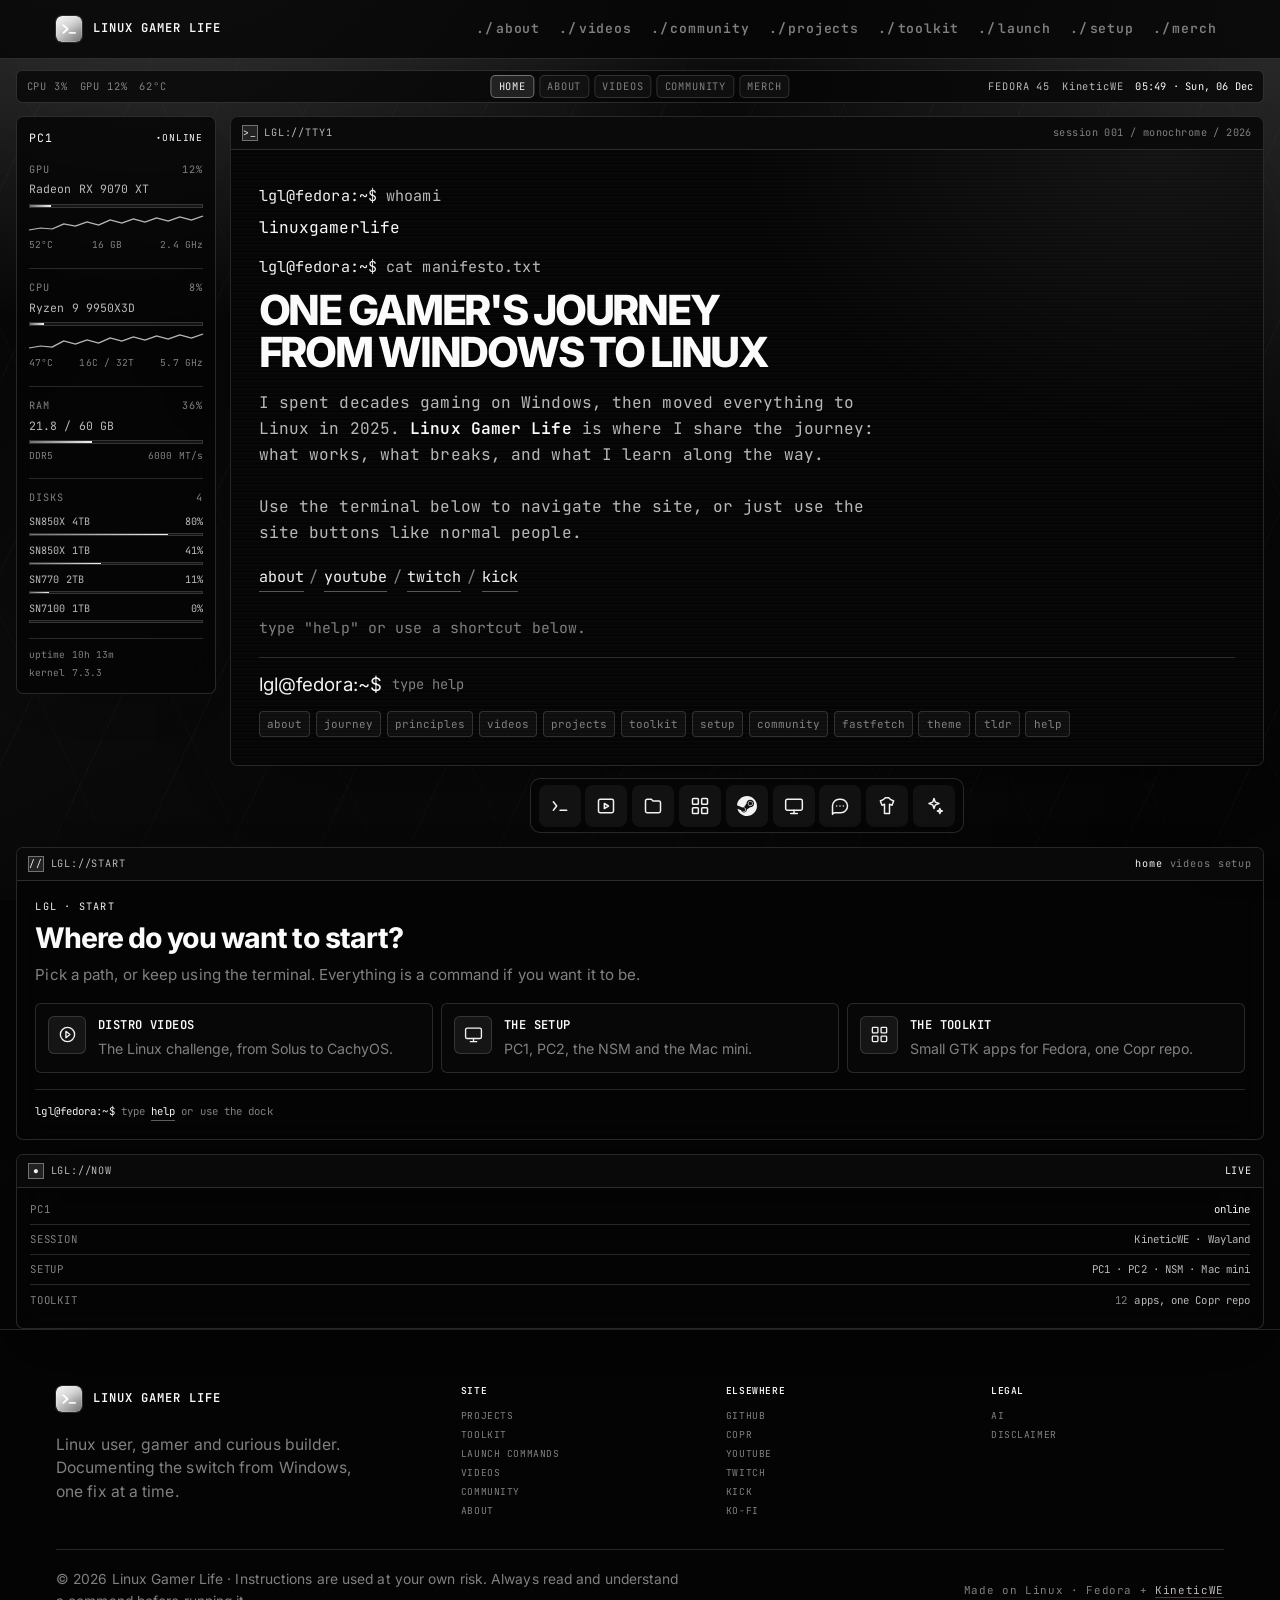
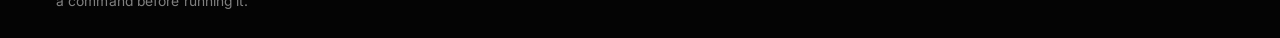
==== index.html @ 357135ec "Refresh project data from GitHub and Copr" ====
<!doctype html>
<html lang="en-GB">
<head>
<meta charset="utf-8">
<meta name="viewport" content="width=device-width, initial-scale=1">
<title>Linux Gamer Life | One gamer's journey from Windows to Linux</title>
<meta name="description" content="One gamer's journey from Windows to Linux: Fedora, desktop setups, gaming, and the occasional visit to Windows for the games that need it.">
<meta name="author" content="Linux Gamer Life">
<meta name="theme-color" content="#050505">
<link rel="canonical" href="https://linuxgamerlife.net/">
<link rel="icon" href="assets/theme/monochrome/logo.svg" type="image/svg+xml">
<link rel="apple-touch-icon" href="assets/theme/monochrome/apple-touch-icon.png">
<link rel="manifest" href="manifest.json">
<link rel="icon" type="image/png" sizes="192x192" href="assets/img/icon-192.png">
<link rel="icon" type="image/png" sizes="512x512" href="assets/img/icon-512.png">
<meta property="og:type" content="website">
<meta property="og:site_name" content="Linux Gamer Life">
<meta property="og:title" content="Linux Gamer Life | One gamer's journey from Windows to Linux">
<meta property="og:description" content="One gamer's journey from Windows to Linux: Fedora, desktop setups, gaming, and the occasional visit to Windows for the games that need it.">
<meta property="og:url" content="https://linuxgamerlife.net/">
<meta property="og:image" content="https://linuxgamerlife.net/assets/img/og.png?v=bdd55ed22bf5">
<meta property="og:image:width" content="1200">
<meta property="og:image:height" content="630">
<meta property="og:image:alt" content="Linux Gamer Life terminal card: One gamer's journey from Windows to Linux">
<meta name="twitter:image" content="https://linuxgamerlife.net/assets/img/og.png?v=bdd55ed22bf5">
<meta name="twitter:card" content="summary_large_image">
<script>document.documentElement.classList.add("js");</script>
<link rel="preload" href="assets/fonts/inter-latin.woff2" as="font" type="font/woff2" crossorigin>
<link rel="preload" href="assets/fonts/jetbrains-mono-latin.woff2" as="font" type="font/woff2" crossorigin>
<link rel="stylesheet" href="assets/css/site.css">
<script type="application/ld+json">
{
  "@context": "https://schema.org",
  "@type": "WebSite",
  "name": "Linux Gamer Life",
  "url": "https://linuxgamerlife.net/",
  "author": { "@type": "Person", "name": "Linux Gamer Life", "url": "https://linuxgamerlife.net" },
  "description": "One gamer's journey from Windows to Linux, documented honestly."
}
</script>
<link rel="stylesheet" href="assets/css/desk.css">
<link rel="stylesheet" href="assets/css/launch-options.css">
</head>
<body data-page="home">
<a class="skip-link" href="#main">Skip to content</a>

<header class="site-header">
  <div class="container site-header__inner">
    <a class="brand" href="index.html" aria-label="Linux Gamer Life, home">
      <img src="assets/theme/monochrome/logo.svg" alt="" width="34" height="34">
      <span class="brand__text">
        <span class="brand__name">Linux Gamer Life</span>
        <span class="brand__sub">Linux · Gaming · Creating</span>
      </span>
    </a>
    <nav class="nav" id="primary-nav" aria-label="Primary">
      <ul class="nav__links">
        <li><a href="about.html" data-nav="about">About</a></li>
        <li><a href="videos.html" data-nav="videos">Videos</a></li>
        <li><a href="community.html" data-nav="community">Community</a></li>
        <li><a href="projects.html" data-nav="projects">Projects</a></li>
        <li><a href="toolkit.html" data-nav="toolkit">Toolkit</a></li>
        <li><a href="launchcommands.html" data-nav="launchcommands">Launch</a></li>
        <li><a href="mysetup.html" data-nav="mysetup">Setup</a></li>
        <li><a href="https://merch.linuxgamerlife.net" target="_blank" rel="noopener">Merch</a></li>
      </ul>
      <div class="nav__watch-group">
        <a class="nav__watch nav__watch--yt" href="https://www.youtube.com/@LinuxGamerLife" target="_blank" rel="noopener">
          <svg class="mark-yt" viewBox="0 0 24 24" fill="currentColor" aria-hidden="true"><path d="M23 12s0-3.9-.5-5.8a3 3 0 0 0-2.1-2.1C18.5 3.6 12 3.6 12 3.6s-6.5 0-8.4.5a3 3 0 0 0-2.1 2.1C1 8.1 1 12 1 12s0 3.9.5 5.8a3 3 0 0 0 2.1 2.1c1.9.5 8.4.5 8.4.5s6.5 0 8.4-.5a3 3 0 0 0 2.1-2.1C23 15.9 23 12 23 12zM9.8 15.6V8.4l6.2 3.6-6.2 3.6z"/></svg>
          <span>YouTube</span>
        </a>
        <a class="nav__watch nav__watch--tw" href="https://twitch.tv/linuxgamerlife" target="_blank" rel="noopener">
          <svg class="mark-tw" viewBox="0 0 24 24" fill="currentColor" aria-hidden="true"><path d="M4.3 0 1.7 4.2v18.6h5.6V24h5.2l4.1-4.1h4.6L24 17V0zm17.6 16.2-3.4 3.4h-5.2L9.2 22v-2.4H4.7V2.1h17.2z"/><path d="M12.6 6.1h2.1v6.2h-2.1zm5.7 0H21v6.2h-2.1z"/></svg>
          <span>Twitch</span>
        </a>
        <a class="nav__watch nav__watch--kick" href="https://kick.com/linuxgamerlife" target="_blank" rel="noopener">
          <svg class="mark-kick" viewBox="0 0 24 24" fill="currentColor" aria-hidden="true"><path d="M1.333 0h8v5.333h2.667V2.667h2.667V0h8v8h-2.667v2.667H17.33v2.666h2.667V16h2.667v8h-8v-2.667h-2.667v-2.666H9.333V24h-8Z"/></svg>
          <span>Kick</span>
        </a>
      </div>
    </nav>
    <button class="nav__toggle" type="button" aria-expanded="false" aria-controls="primary-nav" aria-label="Toggle navigation">
      <span></span><span></span><span></span>
    </button>
  </div>
</header>

<main id="main">

  <div class="kwe-desk">
    <div class="kwe-topbar">
      <div class="kwe-topbar__status">
        <span>CPU 3%</span>
        <span>GPU 12%</span>
        <span>62°C</span>
      </div>
      <nav class="kwe-topnav" aria-label="Top bar shortcuts">
        <a href="index.html" aria-current="page">Home</a>
        <a href="about.html">About</a>
        <a href="videos.html">Videos</a>
        <a href="community.html">Community</a>
        <a href="https://merch.linuxgamerlife.net" target="_blank" rel="noopener">Merch</a>
      </nav>
      <div class="kwe-topbar__right">
        <span data-stat="osShort">Fedora 44</span>
        <span class="kwe-brand-case">KineticWE</span>
        <span id="kwe-clock">12:53 · Tue 27 Oct</span>
      </div>
    </div>

    <div class="kwe-grid">
      <aside class="kwe-stats" aria-label="PC1 system status">
        <div class="kwe-stats__head"><span>PC1</span><span class="kwe-online">online</span></div>
        <section class="kwe-stat">
          <div class="kwe-stat__label"><span>GPU</span><span>12%</span></div>
          <p class="kwe-stat__name">Radeon RX 9070 XT</p>
          <div class="kwe-bar"><i style="width:12%"></i></div>
          <svg class="kwe-spark" viewBox="0 0 120 20" preserveAspectRatio="none" aria-hidden="true"><polyline points="0,17 8,15 16,16 24,11 32,13 40,9 48,12 56,7 64,10 72,6 80,9 88,5 96,8 104,4 112,7 120,3"/></svg>
          <div class="kwe-stat__meta"><span>52°C</span><span>16 GB</span><span>2.4 GHz</span></div>
        </section>
        <section class="kwe-stat">
          <div class="kwe-stat__label"><span>CPU</span><span>8%</span></div>
          <p class="kwe-stat__name">Ryzen 9 9950X3D</p>
          <div class="kwe-bar"><i style="width:8%"></i></div>
          <svg class="kwe-spark" viewBox="0 0 120 20" preserveAspectRatio="none" aria-hidden="true"><polyline points="0,16 8,14 16,15 24,9 32,12 40,8 48,11 56,6 64,9 72,5 80,8 88,4 96,7 104,3 112,6 120,2"/></svg>
          <div class="kwe-stat__meta"><span>47°C</span><span>16C / 32T</span><span>5.7 GHz</span></div>
        </section>
        <section class="kwe-stat">
          <div class="kwe-stat__label"><span>RAM</span><span data-stat="ramPct">29%</span></div>
          <p class="kwe-stat__name" data-stat="ram">17.4 / 60 GB</p>
          <div class="kwe-bar"><i data-stat-ram-bar style="width:29%"></i></div>
          <div class="kwe-stat__meta"><span>DDR5</span><span>6000 MT/s</span></div>
        </section>
        <section class="kwe-stat">
          <div class="kwe-stat__label"><span>DISKS</span><span data-stat-disk-count>3</span></div>
          <div data-stat-disks>
            <div class="kwe-disk"><span>SN850X 4TB</span><span>94%</span></div>
            <div class="kwe-bar kwe-bar--disk"><i style="width:94%"></i></div>
            <div class="kwe-disk"><span>P310 2TB</span><span>67%</span></div>
            <div class="kwe-bar kwe-bar--disk"><i style="width:67%"></i></div>
            <div class="kwe-disk"><span>SN850X 1TB</span><span>37%</span></div>
            <div class="kwe-bar kwe-bar--disk"><i style="width:37%"></i></div>
          </div>
        </section>
        <div class="kwe-stats__foot"><span>uptime <span data-stat="uptime">4d 12h</span></span><span>kernel <span data-stat="kernelShort" title="7.2.11-200.fc44.x86_64">7.2.11</span></span></div>
      </aside>

      <section class="kwe-main" aria-label="Terminal">
        <div class="tty">
          <div class="tty__bar">
            <span class="kwe-win-title"><span class="kwe-win-icon" aria-hidden="true">&gt;_</span> LGL://TTY1</span>
            <span class="kwe-win-meta">session 001 / <span id="tty-theme" class="kwe-theme">forest</span> / 2026</span>
          </div>
          <div class="tty__screen">
            <div class="tty__static">
              <p class="tty__line"><span class="tty__prompt">lgl@fedora:~$</span> whoami</p>
              <p class="tty__out">linuxgamerlife</p>

              <p class="tty__line"><span class="tty__prompt">lgl@fedora:~$</span> cat manifesto.txt</p>
              <h1 class="tty__headline">One gamer's journey<br>from Windows to Linux</h1>
              <p class="tty__out tty__out--lead">
                I spent decades gaming on Windows, then moved everything to Linux in 2025.
                <strong>Linux Gamer Life</strong> is where I share the journey: what works,
                what breaks, and what I learn along the way.<br><br>
                Use the terminal below to navigate the site, or just use the site buttons like normal people.
              </p>
              <p class="tty__line tty__line--links">
                <button type="button" class="tty-command" data-cmd="about">about</button> <span>/</span>
                <button type="button" class="tty-command" data-cmd="youtube">youtube</button> <span>/</span>
                <button type="button" class="tty-command" data-cmd="twitch">twitch</button> <span>/</span>
                <button type="button" class="tty-command" data-cmd="kick">kick</button>
              </p>
            </div>

            <div class="tty__log" id="tty-log" aria-live="polite"></div>

            <form class="tty__form" id="tty-form">
              <label class="tty__sr" for="tty-input">Enter a command</label>
              <span class="tty__prompt" aria-hidden="true">lgl@fedora:~$</span>
              <input class="tty__input" id="tty-input" name="command" type="text" autocomplete="off" autocapitalize="off" spellcheck="false" placeholder="type help">
            </form>

            <div class="tty__chips" aria-label="Command shortcuts">
              <button type="button" data-cmd="about">about</button>
              <button type="button" data-cmd="journey">journey</button>
              <button type="button" data-cmd="principles">principles</button>
              <button type="button" data-cmd="videos">videos</button>
              <button type="button" data-cmd="projects">projects</button>
              <button type="button" data-cmd="toolkit">toolkit</button>
              <button type="button" data-cmd="setup">setup</button>
              <button type="button" data-cmd="community">community</button>
              <button type="button" data-cmd="fastfetch">fastfetch</button>
              <button type="button" data-cmd="theme">theme</button>
              <button type="button" data-cmd="tldr">tldr</button>
              <button type="button" data-cmd="help">help</button>
            </div>
          </div>
        </div>
        <nav class="kwe-dock" aria-label="Quick launch">
          <a class="kwe-dock__item" href="about.html" title="About" aria-label="About"><svg viewBox="0 0 24 24" fill="none" stroke="currentColor" stroke-width="1.8" stroke-linecap="round" stroke-linejoin="round" aria-hidden="true"><path d="m4 7 4 5-4 5"/><path d="M12 17h8"/></svg></a>
          <a class="kwe-dock__item" href="videos.html" title="Videos" aria-label="Videos"><svg viewBox="0 0 24 24" fill="none" stroke="currentColor" stroke-width="1.8" stroke-linecap="round" stroke-linejoin="round" aria-hidden="true"><rect x="3" y="4" width="18" height="16" rx="2"/><path d="m10 9 5 3-5 3z"/></svg></a>
          <a class="kwe-dock__item" href="projects.html" title="Projects" aria-label="Projects"><svg viewBox="0 0 24 24" fill="none" stroke="currentColor" stroke-width="1.8" stroke-linecap="round" stroke-linejoin="round" aria-hidden="true"><path d="M3 6a2 2 0 0 1 2-2h5l2 2h7a2 2 0 0 1 2 2v10a2 2 0 0 1-2 2H5a2 2 0 0 1-2-2z"/></svg></a>
          <a class="kwe-dock__item" href="toolkit.html" title="Toolkit" aria-label="Toolkit"><svg viewBox="0 0 24 24" fill="none" stroke="currentColor" stroke-width="1.8" stroke-linecap="round" stroke-linejoin="round" aria-hidden="true"><rect x="3" y="3" width="7" height="7" rx="1"/><rect x="14" y="3" width="7" height="7" rx="1"/><rect x="3" y="14" width="7" height="7" rx="1"/><rect x="14" y="14" width="7" height="7" rx="1"/></svg></a>
          <a class="kwe-dock__item" href="launchcommands.html" title="Launch commands" aria-label="Launch commands"><svg viewBox="0 0 24 24" fill="currentColor" aria-hidden="true"><path d="M11.979 0C5.678 0 .511 4.86.022 11.037l6.432 2.658c.545-.371 1.203-.59 1.912-.59.063 0 .125.004.188.006l2.861-4.142V8.91c0-2.495 2.028-4.524 4.524-4.524 2.494 0 4.524 2.031 4.524 4.527s-2.03 4.525-4.524 4.525h-.105l-4.076 2.911c0 .052.004.105.004.159 0 1.875-1.515 3.396-3.39 3.396-1.635 0-3.016-1.173-3.331-2.727L.436 15.27C1.862 20.307 6.486 24 11.979 24c6.627 0 11.999-5.373 11.999-12S18.605 0 11.979 0zM7.54 18.21l-1.473-.61c.262.543.714.999 1.314 1.25 1.297.539 2.793-.076 3.332-1.375.263-.63.264-1.319.005-1.949s-.75-1.121-1.377-1.383c-.624-.26-1.29-.249-1.878-.03l1.523.63c.956.4 1.409 1.5 1.009 2.455-.397.957-1.497 1.41-2.454 1.012H7.54zm11.415-9.303c0-1.662-1.353-3.015-3.015-3.015-1.665 0-3.015 1.353-3.015 3.015 0 1.665 1.35 3.015 3.015 3.015 1.663 0 3.015-1.35 3.015-3.015zm-5.273-.005c0-1.252 1.013-2.266 2.265-2.266 1.249 0 2.266 1.014 2.266 2.266 0 1.251-1.017 2.265-2.266 2.265-1.253 0-2.265-1.014-2.265-2.265z"/></svg></a>
          <a class="kwe-dock__item" href="mysetup.html" title="Setup" aria-label="Setup"><svg viewBox="0 0 24 24" fill="none" stroke="currentColor" stroke-width="1.8" stroke-linecap="round" stroke-linejoin="round" aria-hidden="true"><rect x="2" y="4" width="20" height="13" rx="2"/><path d="M8 21h8M12 17v4"/></svg></a>
          <a class="kwe-dock__item" href="community.html" title="Community" aria-label="Community"><svg viewBox="0 0 24 24" fill="none" stroke="currentColor" stroke-width="1.8" stroke-linecap="round" stroke-linejoin="round" aria-hidden="true"><path d="M21 12a8 8 0 0 1-8 8H5l-2 2V12a8 8 0 0 1 8-8h2a8 8 0 0 1 8 8z"/><path d="M8 12h.01M12 12h.01M16 12h.01"/></svg></a>
          <a class="kwe-dock__item" href="https://merch.linuxgamerlife.net" target="_blank" rel="noopener" title="Merch" aria-label="Merch"><svg viewBox="0 0 24 24" fill="none" stroke="currentColor" stroke-width="1.8" stroke-linecap="round" stroke-linejoin="round" aria-hidden="true"><path d="M8 4 10 2h4l2 2 4 2-2 5-3-1v11H9V10l-3 1-2-5z"/></svg></a>
          <a class="kwe-dock__item" href="ai.html" title="AI statement" aria-label="AI statement"><svg viewBox="0 0 24 24" fill="none" stroke="currentColor" stroke-width="1.8" stroke-linecap="round" stroke-linejoin="round" aria-hidden="true"><path d="m12 3 1.6 4.4L18 9l-4.4 1.6L12 15l-1.6-4.4L6 9l4.4-1.6z"/><path d="m19 15 .8 2.2L22 18l-2.2.8L19 21l-.8-2.2L16 18l2.2-.8z"/></svg></a>
        </nav>
      </section>

      <aside class="kwe-side">
        <section class="kwe-window kwe-start" aria-labelledby="kwe-start-title">
          <div class="kwe-window__bar">
            <span class="kwe-window__title"><span class="kwe-win-icon" aria-hidden="true">//</span> LGL://START</span>
            <span class="kwe-window__tabs"><a class="is-active" href="index.html" aria-current="page">home</a><a href="videos.html">videos</a><a href="mysetup.html">setup</a></span>
          </div>
          <div class="kwe-start__body">
            <p class="kwe-eyebrow">LGL · start</p>
            <h2 class="kwe-start__title" id="kwe-start-title">Where do you want to start?</h2>
            <p class="kwe-start__lede">Pick a path, or keep using the terminal. Everything is a command if you want it to be.</p>
            <div class="kwe-cards">
              <button type="button" class="kwe-card" data-cmd="videos">
                <span class="kwe-card__icon"><svg viewBox="0 0 24 24" fill="none" stroke="currentColor" stroke-width="1.7" stroke-linecap="round" stroke-linejoin="round" aria-hidden="true"><circle cx="12" cy="12" r="9"/><path d="m10 8 5 4-5 4z"/></svg></span>
                <span><span class="kwe-card__title">Distro videos</span><span class="kwe-card__desc">The Linux challenge, from Solus to CachyOS.</span></span>
              </button>
              <button type="button" class="kwe-card" data-cmd="setup">
                <span class="kwe-card__icon"><svg viewBox="0 0 24 24" fill="none" stroke="currentColor" stroke-width="1.7" stroke-linecap="round" stroke-linejoin="round" aria-hidden="true"><rect x="2" y="4" width="20" height="13" rx="2"/><path d="M8 21h8M12 17v4"/></svg></span>
                <span><span class="kwe-card__title">The setup</span><span class="kwe-card__desc">PC1, PC2, the NSM and the Mac mini.</span></span>
              </button>
              <button type="button" class="kwe-card" data-cmd="toolkit">
                <span class="kwe-card__icon"><svg viewBox="0 0 24 24" fill="none" stroke="currentColor" stroke-width="1.7" stroke-linecap="round" stroke-linejoin="round" aria-hidden="true"><rect x="3" y="3" width="7" height="7" rx="1"/><rect x="14" y="3" width="7" height="7" rx="1"/><rect x="3" y="14" width="7" height="7" rx="1"/><rect x="14" y="14" width="7" height="7" rx="1"/></svg></span>
                <span><span class="kwe-card__title">The toolkit</span><span class="kwe-card__desc">Small GTK apps for Fedora, one Copr repo.</span></span>
              </button>
            </div>
            <p class="kwe-start__hint"><span class="kwe-prompt">lgl@fedora:~$</span> type <button type="button" data-cmd="help">help</button> or use the dock</p>
          </div>
        </section>

        <section class="kwe-window kwe-now">
          <div class="kwe-window__bar">
            <span class="kwe-window__title"><span class="kwe-win-icon" aria-hidden="true">●</span> LGL://NOW</span>
            <span class="kwe-now__live">live</span>
          </div>
          <div class="kwe-now__body">
            <div class="kwe-now__row"><span>PC1</span><span class="kwe-now__ok">online</span></div>
            <div class="kwe-now__row"><span>Session</span><span>KineticWE · Wayland</span></div>
            <div class="kwe-now__row"><span>Setup</span><span>PC1 · PC2 · NSM · Mac mini</span></div>
            <div class="kwe-now__row"><span>Toolkit</span><span><span data-stat="apps_packaged">12</span> apps, one Copr repo</span></div>
          </div>
        </section>
      </aside>
    </div>
  </div>

  <noscript>
    <div class="tty-noscript">
      <p>The interactive terminal needs JavaScript. Browse the site directly:</p>
      <p><a href="about.html">About</a> / <a href="videos.html">Videos</a> / <a href="community.html">Community</a> / <a href="projects.html">Projects</a> / <a href="toolkit.html">Toolkit</a> / <a href="mysetup.html">Setup</a></p>
    </div>
  </noscript>

</main>

<footer class="site-footer">
  <div class="container">
    <div class="footer__grid">
      <div class="footer__brand">
        <a class="brand" href="index.html" aria-label="Linux Gamer Life, home">
          <img src="assets/theme/monochrome/logo.svg" alt="" width="34" height="34">
          <span class="brand__text">
            <span class="brand__name">Linux Gamer Life</span>
            <span class="brand__sub">Linux · Gaming · Creating</span>
          </span>
        </a>
        <p>Linux user, gamer and curious builder. Documenting the switch from Windows, one fix at a time.</p>
      </div>
      <div class="footer__col">
        <h4>Site</h4>
        <ul>
          <li><a href="projects.html">Projects</a></li>
          <li><a href="toolkit.html">Toolkit</a></li>
          <li><a href="launchcommands.html">Launch commands</a></li>
          <li><a href="videos.html">Videos</a></li>
          <li><a href="community.html">Community</a></li>
          <li><a href="about.html">About</a></li>
        </ul>
      </div>
      <div class="footer__col">
        <h4>Elsewhere</h4>
        <ul>
          <li><a href="https://github.com/linuxgamerlife" target="_blank" rel="noopener">GitHub</a></li>
          <li><a href="https://copr.fedorainfracloud.org/coprs/linuxgamerlife/" target="_blank" rel="noopener">Copr</a></li>
          <li><a href="https://www.youtube.com/@LinuxGamerLife" target="_blank" rel="noopener">YouTube</a></li>
          <li><a href="https://twitch.tv/linuxgamerlife" target="_blank" rel="noopener">Twitch</a></li>
          <li><a href="https://kick.com/linuxgamerlife" target="_blank" rel="noopener">Kick</a></li>
          <li><a href="https://ko-fi.com/linuxgamerlife" target="_blank" rel="noopener">Ko-fi</a></li>
        </ul>
      </div>
      <div class="footer__col">
        <h4>Legal</h4>
        <ul>
          <li><a href="ai.html">AI</a></li>
          <li><a href="about.html#disclaimer">Disclaimer</a></li>
        </ul>
      </div>
    </div>
    <div class="footer__bottom">
      <p>© <span data-year>2026</span> Linux Gamer Life · Instructions are used at your own risk. Always read and understand a command before running it.</p>
      <p class="mono">Made on Linux · Fedora + <a href="https://theblackdon.dev/kineticwe" target="_blank" rel="noopener">KineticWE</a></p>
    </div>
  </div>
</footer>

<script src="data/projects.js?v=cf2bc36b4b" defer></script>
<script src="data/launch-options.js" defer></script>
<script src="data/stats.js?v=cf2bc36b4b" defer></script>
<script src="assets/js/theme.js" defer></script>
<script src="assets/js/desk.js" defer></script>
<script src="assets/js/nav.js" defer></script>
<script src="assets/js/jokes.js" defer></script>
<script src="assets/js/launch-options.js" defer></script>
<script src="assets/js/panels.js" defer></script>
<script src="assets/js/terminal.js" defer></script>
<script src="assets/js/site.js" defer></script>
</body>
</html>
---- assets/css/site.css ----
/* Inter / latin-ext */
@font-face {
  font-family: 'Inter';
  font-style: normal;
  font-weight: 100 900;
  font-display: swap;
  src: url("../fonts/inter-latin-ext.woff2") format("woff2");
  unicode-range: U+0100-02BA, U+02BD-02C5, U+02C7-02CC, U+02CE-02D7, U+02DD-02FF, U+0304, U+0308, U+0329, U+1D00-1DBF, U+1E00-1E9F, U+1EF2-1EFF, U+2020, U+20A0-20AB, U+20AD-20C4, U+2113, U+2C60-2C7F, U+A720-A7FF;
}

/* Inter / latin */
@font-face {
  font-family: 'Inter';
  font-style: normal;
  font-weight: 100 900;
  font-display: swap;
  src: url("../fonts/inter-latin.woff2") format("woff2");
  unicode-range: U+0000-00FF, U+0131, U+0152-0153, U+02BB-02BC, U+02C6, U+02DA, U+02DC, U+0304, U+0308, U+0329, U+2000-206F, U+20AC, U+2122, U+2191, U+2193, U+2212, U+2215, U+FEFF, U+FFFD;
}

/* JetBrains Mono / latin-ext */
@font-face {
  font-family: 'JetBrains Mono';
  font-style: normal;
  font-weight: 100 800;
  font-display: swap;
  src: url("../fonts/jetbrains-mono-latin-ext.woff2") format("woff2");
  unicode-range: U+0100-02BA, U+02BD-02C5, U+02C7-02CC, U+02CE-02D7, U+02DD-02FF, U+0304, U+0308, U+0329, U+1D00-1DBF, U+1E00-1E9F, U+1EF2-1EFF, U+2020, U+20A0-20AB, U+20AD-20C4, U+2113, U+2C60-2C7F, U+A720-A7FF;
}

/* JetBrains Mono / latin */
@font-face {
  font-family: 'JetBrains Mono';
  font-style: normal;
  font-weight: 100 800;
  font-display: swap;
  src: url("../fonts/jetbrains-mono-latin.woff2") format("woff2");
  unicode-range: U+0000-00FF, U+0131, U+0152-0153, U+02BB-02BC, U+02C6, U+02DA, U+02DC, U+0304, U+0308, U+0329, U+2000-206F, U+20AC, U+2122, U+2191, U+2193, U+2212, U+2215, U+FEFF, U+FFFD;
}

/* ==========================================================================
   Linux Gamer Life site styles
   Dark pink design system derived from the LGL desktop palette.
   ========================================================================== */

/* ---------- Tokens ---------- */
:root {
  color-scheme: dark;

  --bg: #050505;
  --bg-2: #0b0b0b;
  --bg-3: #151515;
  --surface: rgba(255, 255, 255, 0.038);
  --surface-2: rgba(255, 255, 255, 0.06);
  --line: rgba(255, 255, 255, 0.14);
  --line-strong: rgba(255, 255, 255, 0.36);

  --accent: #f2f2f2;
  --accent-2: #c4c4c4;
  --accent-3: #6f6f6f;
  --accent-soft: rgba(255, 255, 255, 0.10);

  --ink: #fbfbfb;
  --muted: #b9b9b9;
  --faint: #808080;

  --ok: #f2f2f2;

  --radius-sm: 10px;
  --radius: 16px;
  --radius-lg: 22px;

  --shadow: 0 20px 60px -30px rgba(0, 0, 0, 0.9);
  --glow: 0 0 32px -22px rgba(255, 255, 255, 0.28);

  --font-sans: Inter, ui-sans-serif, system-ui, -apple-system, "Segoe UI", Roboto, sans-serif;
  --font-mono: "JetBrains Mono", ui-monospace, SFMono-Regular, Menlo, Consolas, monospace;

  --max: 1180px;
  --gutter: clamp(1.1rem, 4vw, 2.5rem);
  --header-h: 72px;
}

/* ---------- Reset ---------- */
*, *::before, *::after { box-sizing: border-box; }
html { scroll-behavior: smooth; -webkit-text-size-adjust: 100%; }
body {
  margin: 0;
  min-height: 100vh;
  background: var(--bg);
  color: var(--ink);
  font-family: var(--font-sans);
  font-size: 18.5px;
  line-height: 1.55;
  letter-spacing: 0.005em;
  -webkit-font-smoothing: antialiased;
  overflow-x: hidden;
}
img, svg { display: block; max-width: 100%; }
a { color: inherit; text-decoration: none; }
button { font: inherit; color: inherit; }
h1, h2, h3, h4 { margin: 0; line-height: 1.08; letter-spacing: -0.025em; font-weight: 800; }
p { margin: 0; }
ul, ol { margin: 0; padding: 0; list-style: none; }
::selection { background: var(--accent); color: var(--bg); }

:focus-visible {
  outline: 2px solid var(--accent-2);
  outline-offset: 3px;
  border-radius: 4px;
}

/* ---------- Background ---------- */
body::before {
  content: "";
  position: fixed;
  inset: 0;
  z-index: -2;
  background:
    radial-gradient(60rem 40rem at 8% -10%, rgba(244, 163, 184, 0.20), transparent 60%),
    radial-gradient(55rem 45rem at 100% 8%, rgba(163, 79, 116, 0.26), transparent 62%),
    radial-gradient(45rem 40rem at 50% 110%, rgba(217, 122, 158, 0.14), transparent 65%),
    linear-gradient(160deg, #17131c 0%, #1c1722 45%, #17131c 100%);
}
body::after {
  content: "";
  position: fixed;
  inset: 0;
  z-index: -1;
  pointer-events: none;
  opacity: 0.5;
  background-image:
    repeating-linear-gradient(115deg, transparent 0 90px, rgba(255, 255, 255, 0.014) 90px 91px);
  mask-image: linear-gradient(to bottom, transparent, #000 20%, #000 80%, transparent);
}

/* ---------- Layout ---------- */
.container {
  width: 100%;
  max-width: var(--max);
  margin-inline: auto;
  padding-inline: var(--gutter);
}
.section { padding-block: clamp(3.5rem, 8vw, 6.5rem); position: relative; }
.section--tight { padding-block: clamp(2.5rem, 5vw, 4rem); }
.section__head { max-width: 62ch; margin-bottom: clamp(1.8rem, 4vw, 2.8rem); }
.section__head--center { margin-inline: auto; text-align: center; }
.section__head--center .eyebrow { justify-content: center; }
.section__title { font-size: calc(clamp(1.75rem, 4vw, 2.65rem) - 2px); }
.lede { margin-top: 0.9rem; color: var(--muted); font-size: calc(clamp(1rem, 1.6vw, 1.12rem) + 2px); max-width: 58ch; }

.skip-link {
  position: absolute;
  left: 1rem;
  top: -100px;
  z-index: 999;
  padding: 0.7rem 1.1rem;
  border-radius: 8px;
  background: var(--accent-2);
  color: #fff;
  font-weight: 600;
  transition: top 0.2s;
}
.skip-link:focus { top: 1rem; }

/* ---------- Type helpers ---------- */
.eyebrow {
  display: flex;
  align-items: center;
  gap: 0.65em;
  margin-bottom: 0.9rem;
  color: var(--accent);
  font-family: var(--font-mono);
  font-size: 0.72rem;
  font-weight: 700;
  letter-spacing: 0.2em;
  text-transform: uppercase;
}
.eyebrow::before {
  content: "";
  width: 6px;
  height: 6px;
  border-radius: 50%;
  background: var(--accent);
  box-shadow: 0 0 10px var(--accent);
}
.eyebrow--plain::before { display: none; }
.grad {
  background: linear-gradient(100deg, #ffe3ec 0%, var(--accent) 32%, #ffc4a3 72%, #d97a9e 100%);
  -webkit-background-clip: text;
  background-clip: text;
  color: transparent;
  padding-bottom: 0.12em;
  margin-bottom: -0.12em;
}
.mono { font-family: var(--font-mono); }
.muted { color: var(--muted); }

/* ---------- Buttons ---------- */
.btn {
  --btn-bg: var(--surface-2);
  display: inline-flex;
  align-items: center;
  justify-content: center;
  gap: 0.55em;
  padding: 0.78rem 1.35rem;
  border: 1px solid var(--line);
  border-radius: 999px;
  background: var(--btn-bg);
  color: var(--ink);
  font-size: 0.92rem;
  font-weight: 650;
  letter-spacing: 0.01em;
  cursor: pointer;
  transition: transform 0.18s ease, border-color 0.18s ease, background 0.18s ease, box-shadow 0.18s ease;
  white-space: nowrap;
}
.btn:hover { transform: translateY(-2px); border-color: var(--line-strong); background: rgba(255, 255, 255, 0.085); }
.btn svg { width: 1.05em; height: 1.05em; flex: none; }
.btn--primary {
  border: 0;
  background: linear-gradient(100deg, #f4a3b8, #ffc4a3 55%, #d97a9e);
  color: #2a111a;
  box-shadow: 0 10px 30px -12px rgba(217, 122, 158, 0.85);
}
.btn--primary:hover { background: linear-gradient(100deg, #ffb8c8, #ffd0b5 55%, #f4a3b8); box-shadow: 0 14px 36px -12px rgba(217, 122, 158, 0.95); }
.btn--ghost { background: transparent; }
.btn--sm { padding: 0.55rem 1rem; font-size: 0.82rem; }
.btn-row { display: flex; flex-wrap: wrap; gap: 0.7rem; margin-top: 1.8rem; }

.link-arrow {
  display: inline-flex;
  align-items: center;
  gap: 0.45em;
  color: var(--accent);
  font-weight: 600;
  font-size: 0.92rem;
}
.link-arrow svg { width: 1em; height: 1em; transition: transform 0.18s ease; }
.link-arrow:hover svg { transform: translateX(3px); }

/* ---------- Header ---------- */
.site-header {
  position: sticky;
  top: 0;
  z-index: 100;
  background: rgba(23, 19, 28, 0.72);
  backdrop-filter: blur(18px) saturate(140%);
  -webkit-backdrop-filter: blur(18px) saturate(140%);
  border-bottom: 1px solid rgba(255, 196, 210, 0.1);
}
.site-header__inner {
  display: flex;
  align-items: center;
  gap: 1.5rem;
  height: var(--header-h);
}
.brand { display: inline-flex; align-items: center; gap: 0.7rem; flex: none; }
.brand img { width: 34px; height: 34px; border-radius: 9px; box-shadow: 0 0 22px -6px rgba(244, 163, 184, 0.7); }
.brand__text { display: flex; flex-direction: column; line-height: 1.1; }
.brand__name { font-weight: 800; font-size: 0.95rem; letter-spacing: -0.01em; }
.brand__sub { color: var(--faint); font-family: var(--font-mono); font-size: 0.58rem; letter-spacing: 0.19em; text-transform: uppercase; }

.nav { display: flex; align-items: center; gap: 0.4rem; margin-left: auto; }
.nav__links { display: flex; align-items: center; gap: 0.25rem; }
.nav__links a {
  position: relative;
  display: block;
  padding: 0.5rem 0.7rem;
  border-radius: 8px;
  color: var(--muted);
  font-size: 0.8rem;
  font-weight: 600;
  letter-spacing: 0.09em;
  text-transform: uppercase;
  transition: color 0.18s, background 0.18s;
}
.nav__links a:hover { color: var(--ink); background: rgba(255, 255, 255, 0.04); }
.nav__links a[aria-current="page"] { color: var(--ink); }
.nav__links a[aria-current="page"]::after {
  content: "";
  position: absolute;
  left: 0.7rem;
  right: 0.7rem;
  bottom: 0.18rem;
  height: 2px;
  border-radius: 2px;
  background: linear-gradient(90deg, var(--accent), var(--accent-2));
}
.nav__cta { margin-left: 0.6rem; }

.nav__toggle {
  display: none;
  margin-left: auto;
  width: 42px;
  height: 42px;
  padding: 0;
  border: 1px solid var(--line);
  border-radius: 10px;
  background: var(--surface);
  cursor: pointer;
}
.nav__toggle span {
  display: block;
  width: 18px;
  height: 1.5px;
  margin: 4px auto;
  border-radius: 2px;
  background: var(--ink);
  transition: transform 0.2s, opacity 0.2s;
}
.nav__toggle[aria-expanded="true"] span:nth-child(1) { transform: translateY(5.5px) rotate(45deg); }
.nav__toggle[aria-expanded="true"] span:nth-child(2) { opacity: 0; }
.nav__toggle[aria-expanded="true"] span:nth-child(3) { transform: translateY(-5.5px) rotate(-45deg); }

/* ---------- Hero ---------- */
.hero { position: relative; padding-block: clamp(3.5rem, 9vw, 7rem) clamp(3rem, 7vw, 5rem); overflow: clip; }
.hero__grid {
  display: grid;
  grid-template-columns: minmax(0, 1.08fr) minmax(0, 0.92fr);
  gap: clamp(2rem, 5vw, 4rem);
  align-items: center;
}
.hero__title { font-size: calc(clamp(2.5rem, 6.2vw, 4.55rem) - 2px); letter-spacing: -0.035em; }
.hero__title span { display: block; }
.hero__lede { margin-top: 1.35rem; max-width: 52ch; color: var(--muted); font-size: calc(clamp(1.02rem, 1.7vw, 1.16rem) + 2px); }
.hero__lede strong { color: var(--ink); font-weight: 620; }
.chip-row { display: flex; flex-wrap: wrap; gap: 0.45rem; margin-top: 1.6rem; }
.chip {
  display: inline-flex;
  align-items: center;
  gap: 0.45em;
  padding: 0.32rem 0.72rem;
  border: 1px solid var(--line);
  border-radius: 999px;
  background: rgba(255, 255, 255, 0.025);
  color: var(--muted);
  font-family: var(--font-mono);
  font-size: 0.68rem;
  letter-spacing: 0.06em;
  text-transform: uppercase;
}
.chip::before { content: ""; width: 5px; height: 5px; border-radius: 50%; background: var(--accent); box-shadow: 0 0 8px var(--accent); }
.chip--violet::before { background: var(--accent-2); box-shadow: 0 0 8px var(--accent-2); }

/* terminal card */
.terminal {
  position: relative;
  border: 1px solid var(--line);
  border-radius: var(--radius);
  background: linear-gradient(165deg, rgba(30, 25, 40, 0.92), rgba(21, 17, 24, 0.96));
  box-shadow: var(--shadow), var(--glow);
  overflow: hidden;
  transform: perspective(1200px) rotateY(-3deg) rotateX(1deg);
  transition: transform 0.5s cubic-bezier(0.2, 0.8, 0.2, 1);
}
.terminal::before {
  content: "";
  position: absolute;
  inset: 0;
  background: radial-gradient(120% 80% at 100% 0%, rgba(244, 163, 184, 0.16), transparent 60%);
  pointer-events: none;
}
.terminal:hover { transform: perspective(1200px) rotateY(0) rotateX(0); }
.terminal__bar {
  display: flex;
  align-items: center;
  gap: 0.45rem;
  padding: 0.7rem 0.9rem;
  border-bottom: 1px solid rgba(255, 196, 210, 0.12);
  background: rgba(255, 255, 255, 0.025);
}
.dot { width: 9px; height: 9px; border-radius: 50%; background: #3a2635; }
.dot--a { background: #e0608f; }
.dot--b { background: #c9a24a; }
.dot--c { background: #5fbf8f; }
.terminal__title { margin-left: auto; color: var(--faint); font-family: var(--font-mono); font-size: 0.66rem; letter-spacing: 0.08em; }
.terminal__body { padding: 1.1rem 1.2rem 1.35rem; font-family: var(--font-mono); font-size: 0.79rem; line-height: 1.85; color: #f2dbe4; overflow-wrap: anywhere; }
.terminal__body .cmd { color: #fdf2f7; }
.terminal__body .prompt { color: var(--accent); user-select: none; }
.terminal__body .comment { color: #9c7d8c; }
.terminal__body .ok { color: var(--ok); }
.terminal__foot {
  display: flex;
  align-items: center;
  justify-content: space-between;
  gap: 1rem;
  padding: 0.65rem 1.2rem;
  border-top: 1px solid rgba(255, 196, 210, 0.1);
  background: rgba(255, 255, 255, 0.02);
  color: var(--faint);
  font-family: var(--font-mono);
  font-size: 0.66rem;
  letter-spacing: 0.06em;
}
.copy-btn {
  display: inline-flex;
  align-items: center;
  gap: 0.4em;
  padding: 0.3rem 0.65rem;
  border: 1px solid var(--line);
  border-radius: 7px;
  background: transparent;
  color: var(--muted);
  font-family: var(--font-mono);
  font-size: 0.66rem;
  cursor: pointer;
  transition: color 0.18s, border-color 0.18s, background 0.18s;
}
.copy-btn:hover { color: var(--ink); border-color: var(--line-strong); background: rgba(255, 255, 255, 0.05); }
.copy-btn svg { width: 0.9em; height: 0.9em; }
.copy-btn__label { pointer-events: none; }

/* ---------- Stats ---------- */
.stats {
  display: grid;
  grid-template-columns: repeat(4, minmax(0, 1fr));
  gap: 1px;
  margin-top: clamp(2.5rem, 6vw, 4rem);
  border: 1px solid var(--line);
  border-radius: var(--radius);
  background: var(--line);
  overflow: hidden;
}
.stat { padding: 1.15rem 1.2rem; background: rgba(21, 17, 24, 0.86); }
.stat__value { font-size: clamp(1.45rem, 3vw, 1.9rem); font-weight: 800; letter-spacing: -0.03em; }
.stat__label { margin-top: 0.15rem; color: var(--faint); font-family: var(--font-mono); font-size: 0.65rem; letter-spacing: 0.14em; text-transform: uppercase; }

/* ---------- Cards / grids ---------- */
.grid { display: grid; gap: 1rem; }
.grid--2 { grid-template-columns: repeat(2, minmax(0, 1fr)); }
.grid--3 { grid-template-columns: repeat(3, minmax(0, 1fr)); }
.grid--4 { grid-template-columns: repeat(4, minmax(0, 1fr)); }

.card {
  position: relative;
  display: flex;
  flex-direction: column;
  padding: 1.4rem 1.35rem;
  border: 1px solid var(--line);
  border-radius: var(--radius);
  background: linear-gradient(170deg, rgba(255, 255, 255, 0.045), rgba(255, 255, 255, 0.015));
  transition: transform 0.22s ease, border-color 0.22s ease, box-shadow 0.22s ease, background 0.22s ease;
  overflow: hidden;
}
.card::before {
  content: "";
  position: absolute;
  inset: 0 0 auto;
  height: 1px;
  background: linear-gradient(90deg, transparent, rgba(244, 163, 184, 0.55), rgba(217, 122, 158, 0.5), transparent);
  opacity: 0;
  transition: opacity 0.22s;
}
.card:hover {
  transform: translateY(-4px);
  border-color: var(--line-strong);
  background: linear-gradient(170deg, rgba(255, 255, 255, 0.065), rgba(255, 255, 255, 0.02));
  box-shadow: 0 24px 50px -30px rgba(0, 0, 0, 0.9);
}
.card:hover::before { opacity: 1; }
.card__icon {
  display: grid;
  place-items: center;
  width: 42px;
  height: 42px;
  margin-bottom: 1rem;
  border: 1px solid rgba(244, 163, 184, 0.3);
  border-radius: 11px;
  background: linear-gradient(150deg, rgba(244, 163, 184, 0.22), rgba(217, 122, 158, 0.16));
  color: #ffd0dc;
}
.card__icon svg { width: 20px; height: 20px; }
.card__title { font-size: calc(1.08rem - 2px); letter-spacing: -0.015em; }
.card__text { margin-top: 0.5rem; color: var(--muted); font-size: calc(0.9rem + 2px); line-height: 1.52; }
.card__meta { display: flex; flex-wrap: wrap; gap: 0.4rem; margin-top: auto; padding-top: 1rem; }
.tag {
  padding: 0.16rem 0.5rem;
  border: 1px solid rgba(255, 196, 210, 0.18);
  border-radius: 5px;
  background: rgba(255, 255, 255, 0.03);
  color: var(--faint);
  font-family: var(--font-mono);
  font-size: 0.62rem;
  letter-spacing: 0.07em;
  text-transform: uppercase;
}
.tag--accent { color: #ffd0dc; border-color: rgba(244, 163, 184, 0.35); background: rgba(244, 163, 184, 0.1); }

/* goals */
.goal { padding: 1.5rem 1.4rem 1.6rem; }
.goal__num {
  font-family: var(--font-mono);
  font-size: 0.68rem;
  letter-spacing: 0.18em;
  color: var(--accent);
}
.goal__title { margin-top: 0.55rem; font-size: calc(1.05rem - 2px); }
.goal__text { margin-top: 0.5rem; color: var(--muted); font-size: calc(0.89rem + 2px); line-height: 1.62; }

/* ---------- Projects ---------- */
.filters { display: flex; flex-wrap: wrap; gap: 0.45rem; margin-bottom: 1.6rem; }
.filter {
  padding: 0.45rem 0.9rem;
  border: 1px solid var(--line);
  border-radius: 999px;
  background: transparent;
  color: var(--muted);
  font-size: 0.8rem;
  font-weight: 600;
  cursor: pointer;
  transition: color 0.18s, border-color 0.18s, background 0.18s;
}
.filter:hover { color: var(--ink); border-color: var(--line-strong); }
.filter[aria-pressed="true"] {
  color: #fff;
  border-color: transparent;
  background: linear-gradient(100deg, rgba(244, 163, 184, 0.9), rgba(217, 122, 158, 0.9));
}
.projects-grid { display: grid; grid-template-columns: repeat(3, minmax(0, 1fr)); gap: 1rem; }
.project {
  display: flex;
  flex-direction: column;
  padding: 1.25rem;
  border: 1px solid var(--line);
  border-radius: var(--radius);
  background: linear-gradient(170deg, rgba(255, 255, 255, 0.042), rgba(255, 255, 255, 0.012));
  transition: transform 0.2s ease, border-color 0.2s ease, background 0.2s ease;
}
.project:hover { transform: translateY(-3px); border-color: var(--line-strong); background: linear-gradient(170deg, rgba(255, 255, 255, 0.062), rgba(255, 255, 255, 0.02)); }
.project__top { display: flex; align-items: center; gap: 0.65rem; }
.project__icon { display: grid; place-items: center; width: 34px; height: 34px; flex: none; border-radius: 9px; background: rgba(217, 122, 158, 0.14); border: 1px solid rgba(217, 122, 158, 0.22); color: #ffc4d2; }
.project__icon svg { width: 17px; height: 17px; }
.project__name { font-size: calc(0.98rem - 2px); font-weight: 700; letter-spacing: -0.01em; }
.project__stars { margin-left: auto; display: inline-flex; align-items: center; gap: 0.3em; color: var(--faint); font-family: var(--font-mono); font-size: 0.68rem; }
.project__stars svg { width: 12px; height: 12px; }
.project__desc { margin-top: 0.65rem; color: var(--muted); font-size: calc(0.85rem + 2px); line-height: 1.52; flex: 1; }
.project__meta { display: flex; flex-wrap: wrap; gap: 0.35rem; margin-top: 0.85rem; }
.project__links { display: flex; flex-wrap: wrap; gap: 0.55rem; margin-top: 0.95rem; padding-top: 0.85rem; border-top: 1px solid rgba(255, 196, 210, 0.1); }
.project__link {
  display: inline-flex; align-items: center; gap: 0.32em;
  color: var(--faint); font-family: var(--font-mono); font-size: 0.67rem; letter-spacing: 0.06em; text-transform: uppercase;
  transition: color 0.18s;
}
.project__link:hover { color: var(--accent); }
.project__link svg { width: 11px; height: 11px; }
.projects-empty { padding: 2rem; text-align: center; color: var(--muted); }
.projects-count { color: var(--faint); font-family: var(--font-mono); font-size: 0.7rem; letter-spacing: 0.1em; text-transform: uppercase; }

/* ---------- Toolkit ---------- */
.panel {
  border: 1px solid var(--line);
  border-radius: var(--radius-lg);
  background: linear-gradient(160deg, rgba(42, 34, 53, 0.7), rgba(25, 20, 31, 0.85));
  padding: clamp(1.3rem, 3vw, 2rem);
}
.install {
  display: flex;
  align-items: center;
  justify-content: space-between;
  gap: 1rem;
  padding: 0.9rem 1.1rem;
  border: 1px solid rgba(255, 196, 210, 0.2);
  border-radius: 11px;
  background: rgba(10, 8, 12, 0.65);
  font-family: var(--font-mono);
  font-size: 0.81rem;
  color: #f6e4ea;
  overflow-x: auto;
}
.install code { white-space: nowrap; }
.card .install { align-items: flex-start; }
.card .install code { white-space: normal; overflow-wrap: anywhere; }
.install .prompt { color: var(--accent); user-select: none; }
.app {
  display: grid;
  grid-template-columns: 42px minmax(0, 1fr) auto;
  align-items: start;
  gap: 1rem;
  padding: 1.2rem 0;
  border-bottom: 1px solid rgba(255, 196, 210, 0.1);
}
.app:last-child { border-bottom: 0; padding-bottom: 0; }
.app:first-child { padding-top: 0; }
.app__icon { display: grid; place-items: center; width: 42px; height: 42px; border-radius: 11px; border: 1px solid rgba(244, 163, 184, 0.28); background: rgba(244, 163, 184, 0.12); color: #ffd0dc; }
.app__icon svg { width: 19px; height: 19px; }
.app__name { font-size: calc(1rem - 2px); font-weight: 700; display: flex; flex-wrap: wrap; align-items: center; gap: 0.5rem; }
.app__desc { margin-top: 0.3rem; color: var(--muted); font-size: calc(0.86rem + 2px); line-height: 1.52; }
.app__pkg { margin-top: 0.5rem; color: var(--faint); font-family: var(--font-mono); font-size: 0.7rem; }
.app__pkg b { color: var(--accent); font-weight: 500; }
.app__links { display: flex; gap: 0.5rem; margin-top: 0.6rem; }
.badge { padding: 0.1rem 0.42rem; border-radius: 4px; border: 1px solid rgba(255, 181, 158, 0.3); background: rgba(255, 181, 158, 0.08); color: #ffd9c4; font-family: var(--font-mono); font-size: 0.56rem; letter-spacing: 0.09em; text-transform: uppercase; font-weight: 500; }
.badge--sep { border-color: rgba(217, 122, 158, 0.32); background: rgba(217, 122, 158, 0.1); color: #ffc4d2; }

.steps { counter-reset: step; display: grid; gap: 0.9rem; margin-top: 1.4rem; }
.step { position: relative; padding-left: 2.6rem; color: var(--muted); font-size: calc(0.9rem + 2px); line-height: 1.52; }
.step::before {
  counter-increment: step;
  content: counter(step, decimal-leading-zero);
  position: absolute;
  left: 0;
  top: -0.05rem;
  display: grid;
  place-items: center;
  width: 1.85rem;
  height: 1.85rem;
  border: 1px solid var(--line);
  border-radius: 7px;
  background: rgba(217, 122, 158, 0.1);
  color: var(--accent-2);
  font-family: var(--font-mono);
  font-size: 0.64rem;
}
.step b { color: var(--ink); font-weight: 620; }

/* ---------- Video series ---------- */
.series-grid { display: grid; grid-template-columns: repeat(3, minmax(0, 1fr)); gap: 1rem; }
.series {
  display: flex;
  flex-direction: column;
  gap: 0.5rem;
  padding: 1.3rem;
  border: 1px solid var(--line);
  border-radius: var(--radius);
  background: linear-gradient(170deg, rgba(255, 255, 255, 0.04), rgba(255, 255, 255, 0.012));
  transition: border-color 0.2s, transform 0.2s, background 0.2s;
}
.series:hover { border-color: var(--line-strong); transform: translateY(-3px); background: linear-gradient(170deg, rgba(255, 255, 255, 0.06), rgba(255, 255, 255, 0.018)); }
.series__top { display: flex; align-items: center; justify-content: space-between; }
.series__num { color: var(--accent); font-family: var(--font-mono); font-size: 0.66rem; letter-spacing: 0.16em; }
.series__play { display: grid; place-items: center; width: 30px; height: 30px; border-radius: 50%; border: 1px solid var(--line); color: var(--muted); transition: color 0.2s, border-color 0.2s, background 0.2s; }
.series:hover .series__play { color: #fff; border-color: transparent; background: var(--accent); }
.series__play svg { width: 11px; height: 11px; margin-left: 1px; }
.series__title { font-size: calc(1.02rem - 2px); }
.series__desc { color: var(--muted); font-size: calc(0.85rem + 2px); line-height: 1.5; }

/* ---------- CTA band ---------- */
.cta-band {
  position: relative;
  border: 1px solid rgba(244, 163, 184, 0.28);
  border-radius: var(--radius-lg);
  background:
    radial-gradient(80% 140% at 0% 0%, rgba(244, 163, 184, 0.2), transparent 60%),
    radial-gradient(70% 120% at 100% 100%, rgba(163, 79, 116, 0.28), transparent 60%),
    linear-gradient(160deg, rgba(28, 23, 35, 0.9), rgba(21, 17, 24, 0.94));
  padding: clamp(1.8rem, 5vw, 3rem);
  overflow: hidden;
}
.cta-band__inner { display: flex; flex-wrap: wrap; align-items: center; justify-content: space-between; gap: 1.5rem; }
.cta-band h2 { font-size: calc(clamp(1.5rem, 3.5vw, 2.1rem) - 2px); max-width: 20ch; }
.cta-band p { margin-top: 0.6rem; color: var(--muted); max-width: 46ch; }

/* ---------- Social links ---------- */
.social { display: flex; flex-wrap: wrap; gap: 0.6rem; }
.social a {
  display: inline-flex;
  align-items: center;
  gap: 0.5rem;
  padding: 0.55rem 0.9rem;
  border: 1px solid var(--line);
  border-radius: 10px;
  background: rgba(255, 255, 255, 0.03);
  color: var(--muted);
  font-size: 0.84rem;
  transition: color 0.18s, border-color 0.18s, transform 0.18s, background 0.18s;
}
.social a:hover { color: var(--ink); border-color: var(--line-strong); background: rgba(255, 255, 255, 0.06); transform: translateY(-2px); }
.social svg { width: 16px; height: 16px; flex: none; }

/* ---------- Supporters ---------- */
.supporter-summary { display: flex; flex-wrap: wrap; gap: 1.2rem; align-items: baseline; margin-top: 1rem; color: var(--faint); font-family: var(--font-mono); font-size: 0.7rem; letter-spacing: 0.1em; text-transform: uppercase; }
.supporter-summary b { color: var(--accent); font-size: 1.1rem; font-family: var(--font-sans); letter-spacing: 0; }
.supporter-group { margin-top: 2rem; }
.supporter-group__head { display: flex; align-items: center; gap: 0.7rem; margin-bottom: 0.8rem; }
.supporter-group__head h3 { font-size: calc(1rem - 2px); }
.supporter-group__head .line { flex: 1; height: 1px; background: linear-gradient(90deg, var(--line), transparent); }
.supporter-group__count { color: var(--faint); font-family: var(--font-mono); font-size: 0.66rem; }
.supporter-platform { padding: 0.1rem 0.45rem; border-radius: 4px; font-family: var(--font-mono); font-size: 0.58rem; letter-spacing: 0.08em; text-transform: uppercase; }
.supporter-platform--yt { background: rgba(255, 0, 51, 0.14); color: #ff8fa6; border: 1px solid rgba(255, 0, 51, 0.28); }
.supporter-platform--tw { background: rgba(145, 71, 255, 0.16); color: #c8a8ff; border: 1px solid rgba(145, 71, 255, 0.34); }
.supporters { display: flex; flex-wrap: wrap; gap: 0.45rem; }
.supporter {
  display: flex;
  flex-direction: column;
  gap: 0.08rem;
  padding: 0.5rem 0.8rem;
  border: 1px solid var(--line);
  border-radius: 9px;
  background: rgba(255, 255, 255, 0.03);
  transition: border-color 0.18s, background 0.18s;
}
.supporter:hover { border-color: rgba(244, 163, 184, 0.4); background: rgba(244, 163, 184, 0.07); }
.supporter__name { font-size: calc(0.84rem + 2px); font-weight: 600; }
.supporter__tenure { color: var(--faint); font-family: var(--font-mono); font-size: 0.6rem; }

/* ---------- Prose ---------- */
.prose { max-width: 68ch; }
.prose > * + * { margin-top: 1.1rem; }
.prose h2 { margin-top: 2.6rem; font-size: calc(clamp(1.4rem, 3vw, 1.85rem) - 2px); }
.prose h3 { margin-top: 1.9rem; font-size: calc(1.12rem - 2px); }
.prose p, .prose li { color: var(--muted); }
.prose strong { color: var(--ink); font-weight: 640; }
.prose a { color: var(--accent); text-decoration: underline; text-underline-offset: 3px; text-decoration-thickness: 1px; }
.prose ul { list-style: disc; padding-left: 1.2rem; display: grid; gap: 0.45rem; }
.prose blockquote {
  margin: 1.6rem 0;
  padding: 1rem 1.3rem;
  border-left: 2px solid var(--accent);
  border-radius: 0 var(--radius-sm) var(--radius-sm) 0;
  background: rgba(244, 163, 184, 0.07);
  color: var(--ink);
  font-size: 1.02rem;
}
.about-grid {
  display: grid;
  grid-template-columns: minmax(0, 1.65fr) minmax(0, 0.85fr);
  gap: clamp(2rem, 5vw, 4rem);
  align-items: start;
}
.about-aside { position: sticky; top: calc(var(--header-h) + 1.5rem); display: grid; gap: 1rem; }
.fact-list { display: grid; gap: 0.7rem; }
.fact { display: flex; justify-content: space-between; gap: 1rem; padding-bottom: 0.7rem; border-bottom: 1px solid rgba(255, 196, 210, 0.1); font-size: calc(0.84rem + 2px); }
.fact:last-child { border-bottom: 0; padding-bottom: 0; }
.fact dt { color: var(--faint); }
.fact dd { margin: 0; color: var(--ink); text-align: right; font-weight: 600; }

.page-head { padding-block: clamp(2.6rem, 6vw, 4.5rem) clamp(1.6rem, 4vw, 2.4rem); }
.page-head__title { font-size: calc(clamp(2.1rem, 5.5vw, 3.4rem) - 2px); letter-spacing: -0.035em; }
.page-head .lede { max-width: 62ch; }

.callout {
  display: flex;
  gap: 0.9rem;
  padding: 1rem 1.1rem;
  border: 1px solid rgba(217, 122, 158, 0.28);
  border-radius: 11px;
  background: rgba(217, 122, 158, 0.07);
  color: var(--muted);
  font-size: calc(0.87rem + 2px);
  line-height: 1.5;
}
.callout svg { width: 18px; height: 18px; flex: none; color: var(--accent-2); margin-top: 0.15rem; }
.callout b { color: var(--ink); }

/* ---------- Footer ---------- */
.site-footer {
  margin-top: clamp(3rem, 7vw, 5rem);
  border-top: 1px solid rgba(255, 196, 210, 0.12);
  background: rgba(15, 12, 18, 0.6);
}
.footer__grid {
  display: grid;
  grid-template-columns: 1.6fr 1fr 1fr 1fr;
  gap: 2rem;
  padding-block: clamp(2.5rem, 5vw, 3.5rem) 2rem;
}
.footer__brand p { margin-top: 0.85rem; color: var(--faint); font-size: calc(0.85rem + 2px); max-width: 30ch; line-height: 1.5; }
.footer__col h4 { font-family: var(--font-mono); font-size: calc(0.64rem - 2px); letter-spacing: 0.17em; text-transform: uppercase; color: var(--accent); font-weight: 600; }
.footer__col ul { display: grid; gap: 0.45rem; margin-top: 0.8rem; }
.footer__col a { color: var(--muted); font-size: calc(0.85rem + 2px); transition: color 0.18s; }
.footer__col a:hover { color: var(--ink); }
.footer__bottom {
  display: flex;
  flex-wrap: wrap;
  gap: 0.8rem 1.5rem;
  justify-content: space-between;
  align-items: center;
  padding-block: 1.2rem 1.6rem;
  border-top: 1px solid rgba(255, 196, 210, 0.1);
  color: var(--faint);
  font-size: calc(0.74rem + 2px);
}
.footer__bottom p { max-width: 70ch; }
.footer__bottom .mono { font-size: 0.68rem; letter-spacing: 0.06em; }

.visually-hidden { position: absolute; width: 1px; height: 1px; padding: 0; margin: -1px; overflow: hidden; clip: rect(0 0 0 0); white-space: nowrap; border: 0; }

/* ---------- Reveal animations ---------- */
.reveal { opacity: 1; transform: none; }
.js .reveal { opacity: 0; transform: translateY(18px); }
.js .reveal.is-in { opacity: 1; transform: none; transition: opacity 0.6s ease, transform 0.6s cubic-bezier(0.2, 0.8, 0.2, 1); }
.reveal[data-delay="1"].is-in { transition-delay: 0.07s; }
.reveal[data-delay="2"].is-in { transition-delay: 0.14s; }
.reveal[data-delay="3"].is-in { transition-delay: 0.21s; }
.reveal[data-delay="4"].is-in { transition-delay: 0.28s; }

@media (prefers-reduced-motion: reduce) {
  html { scroll-behavior: auto; }
  *, *::before, *::after { animation-duration: 0.001ms !important; transition-duration: 0.001ms !important; }
  .reveal, .js .reveal { opacity: 1; transform: none; }
  .terminal { transform: none; }
}

/* ---------- Responsive ---------- */
@media (max-width: 1100px) {
  :root { --header-h: 64px; }
  .nav { position: fixed; inset: var(--header-h) 0 auto; display: none; padding: 0.8rem var(--gutter) 1.4rem; background: rgba(23, 19, 28, 0.97); backdrop-filter: blur(18px); border-bottom: 1px solid var(--line); }
  .nav.is-open { display: block; }
  .nav__links { flex-direction: column; align-items: stretch; gap: 0.15rem; }
  .nav__links a { padding: 0.7rem 0.6rem; font-size: 0.85rem; letter-spacing: 0.09em; border-radius: 8px; }
  .nav__links a[aria-current="page"] { background: rgba(244, 163, 184, 0.1); }
  .nav__links a[aria-current="page"]::after { display: none; }
  .nav__cta { margin: 0.6rem 0 0; width: 100%; }
  .nav__toggle { display: block; }
}
@media (max-width: 1040px) {
  .footer__grid { grid-template-columns: 1.4fr 1fr 1fr; }
  .footer__col--social { display: none; }
}
@media (max-width: 900px) {
  .hero__grid { grid-template-columns: 1fr; gap: 2.4rem; }
  .hero__lede { max-width: 60ch; }
  .terminal { transform: none; max-width: 560px; }
  .grid--4 { grid-template-columns: repeat(2, minmax(0, 1fr)); }
  .grid--3, .projects-grid, .series-grid { grid-template-columns: repeat(2, minmax(0, 1fr)); }
  .footer__grid { grid-template-columns: repeat(3, minmax(0, 1fr)); }
  .footer__brand { grid-column: 1 / -1; }
  .about-grid { grid-template-columns: 1fr; }
  .about-aside { position: static; }
  .app { grid-template-columns: 42px minmax(0, 1fr); }
  .app__links { grid-column: 2; margin-top: 0; }
}
@media (max-width: 640px) {
  body { font-size: 17.8px; }
  .stats { grid-template-columns: repeat(2, minmax(0, 1fr)); }
  .grid--4, .grid--3, .grid--2, .projects-grid, .series-grid { grid-template-columns: 1fr; }
  .terminal__body { font-size: 0.72rem; }
  .cta-band__inner { flex-direction: column; align-items: flex-start; }
  .footer__grid { grid-template-columns: 1fr 1fr; gap: 1.8rem; }
  .footer__bottom { font-size: 0.7rem; }
  .section__head { margin-bottom: 1.6rem; }
}
@media (max-width: 400px) {
  .install { font-size: 0.7rem; }
}

/* ---------- Personal "now" card ---------- */
.now-card {
  position: relative;
  border: 1px solid var(--line);
  border-radius: var(--radius-lg);
  background: linear-gradient(165deg, rgba(31, 26, 39, 0.9), rgba(21, 17, 24, 0.96));
  box-shadow: var(--shadow), var(--glow);
  padding: 1.4rem;
  overflow: hidden;
}
.now-card::before {
  content: "";
  position: absolute;
  inset: 0;
  background: radial-gradient(110% 70% at 100% 0%, rgba(244, 163, 184, 0.18), transparent 60%);
  pointer-events: none;
}
.now-card__head {
  position: relative;
  display: flex;
  align-items: center;
  gap: 0.8rem;
  padding-bottom: 1rem;
  border-bottom: 1px solid rgba(255, 196, 210, 0.12);
}
.now-card__avatar { width: 46px; height: 46px; border-radius: 12px; flex: none; box-shadow: 0 0 22px -6px rgba(244, 163, 184, 0.7); }
.now-card__name { font-size: 0.95rem; font-weight: 700; }
.now-card__handle { color: var(--faint); font-family: var(--font-mono); font-size: 0.63rem; letter-spacing: 0.08em; }
.now-card__status {
  margin-left: auto;
  display: inline-flex;
  align-items: center;
  gap: 0.4em;
  color: var(--ok);
  font-family: var(--font-mono);
  font-size: 0.6rem;
  letter-spacing: 0.1em;
  text-transform: uppercase;
}
.now-card__status::before { content: ""; width: 6px; height: 6px; border-radius: 50%; background: var(--ok); box-shadow: 0 0 8px var(--ok); }
.now-list { display: grid; gap: 0.8rem; margin: 1.1rem 0 1.2rem; }
.now-list > div { display: flex; align-items: baseline; justify-content: space-between; gap: 1rem; padding-bottom: 0.8rem; border-bottom: 1px solid rgba(255, 196, 210, 0.1); }
.now-list > div:last-child { border-bottom: 0; padding-bottom: 0; }
.now-list dt { color: var(--faint); font-family: var(--font-mono); font-size: 0.63rem; letter-spacing: 0.12em; text-transform: uppercase; }
.now-list dd { margin: 0; text-align: right; font-size: calc(0.86rem + 2px); font-weight: 600; }
.now-list a { color: #ffe3ec; border-bottom: 1px solid rgba(244, 163, 184, 0.4); }
.now-list a:hover { color: #fff; }
.now-card__foot { position: relative; color: var(--faint); font-family: var(--font-mono); font-size: 0.61rem; letter-spacing: 0.06em; }

/* ---------- Story timeline ---------- */
.story-grid { display: grid; grid-template-columns: minmax(0, 1fr) minmax(0, 0.95fr); gap: clamp(2rem, 5vw, 4rem); align-items: center; }
.pull-quote { margin: 1.5rem 0 0; padding: 0.9rem 1.2rem; border-left: 2px solid var(--accent); border-radius: 0 var(--radius-sm) var(--radius-sm) 0; background: rgba(244, 163, 184, 0.07); font-size: calc(1rem + 2px); color: var(--ink); }
.timeline { position: relative; display: grid; gap: 1.5rem; padding-left: 1.9rem; }
.timeline::before { content: ""; position: absolute; left: 7px; top: 8px; bottom: 10px; width: 1px; background: linear-gradient(180deg, var(--accent), var(--accent-2), transparent); }
.timeline li { position: relative; }
.timeline li::before { content: ""; position: absolute; left: -1.9rem; top: 0.32rem; width: 9px; height: 9px; margin-left: 2px; border-radius: 50%; background: var(--bg); border: 2px solid var(--accent); box-shadow: 0 0 10px rgba(244, 163, 184, 0.6); }
.timeline__year { color: var(--accent); font-family: var(--font-mono); font-size: 0.63rem; letter-spacing: 0.16em; text-transform: uppercase; }
.timeline h3 { margin-top: 0.2rem; font-size: calc(1rem - 2px); }
.timeline p { margin-top: 0.3rem; color: var(--muted); font-size: calc(0.87rem + 2px); line-height: 1.52; }

/* ---------- Made along the way ---------- */
.making { display: grid; grid-template-columns: minmax(0, 1.15fr) minmax(0, 0.85fr); gap: clamp(1.6rem, 4vw, 3rem); align-items: center; }
.making-list { display: grid; gap: 0.45rem; }
.making-list a {
  display: flex;
  align-items: baseline;
  justify-content: space-between;
  gap: 1rem;
  padding: 0.7rem 0.9rem;
  border: 1px solid var(--line);
  border-radius: 10px;
  background: rgba(255, 255, 255, 0.025);
  font-size: 0.88rem;
  font-weight: 600;
  transition: border-color 0.18s, background 0.18s, transform 0.18s;
}
.making-list a:hover { border-color: var(--line-strong); background: rgba(255, 255, 255, 0.06); transform: translateX(3px); }
.making-list span { color: var(--faint); font-size: 0.72rem; font-weight: 400; }
.chip--link { transition: border-color 0.18s, color 0.18s, background 0.18s; }
.chip--link:hover { color: var(--ink); border-color: var(--line-strong); background: rgba(255, 255, 255, 0.06); }
.fact dd a, .panel p a:not(.btn), .now-card__foot a { color: #ffe3ec; text-decoration: underline; text-underline-offset: 3px; text-decoration-color: rgba(244, 163, 184, 0.55); }
.fact dd a:hover, .panel p a:not(.btn):hover { color: #fff; }
.footer__bottom a { color: var(--muted); border-bottom: 1px solid rgba(255, 196, 210, 0.28); }
.footer__bottom a:hover { color: var(--ink); border-color: var(--accent); }
:target { scroll-margin-top: calc(var(--header-h) + 1.5rem); }
[id] { scroll-margin-top: calc(var(--header-h) + 1.5rem); }

@media (max-width: 900px) {
  .story-grid, .making { grid-template-columns: 1fr; }
  .now-card { max-width: 560px; }
}

/* ---------- Watch links in the header ---------- */
.nav__watch-group { display: flex; align-items: center; gap: 0.35rem; margin-left: 0.35rem; }
.nav__watch {
  display: inline-flex;
  align-items: center;
  gap: 0.42em;
  padding: 0.46rem 0.68rem;
  border: 1px solid var(--line);
  border-radius: 999px;
  color: var(--muted);
  font-family: var(--font-mono);
  font-size: 0.65rem;
  font-weight: 600;
  letter-spacing: 0.07em;
  text-transform: uppercase;
  white-space: nowrap;
  transition: color 0.18s, border-color 0.18s, background 0.18s;
}
.nav__watch:hover { color: var(--ink); border-color: var(--line-strong); background: rgba(255, 255, 255, 0.06); }
.nav__watch svg { width: 14px; height: 14px; flex: none; }

/* ---------- Platform marks ---------- */
/* One brand colour per platform, used wherever its icon appears so the
   header, hero buttons and social rows all match. Sizing comes from the
   parent rule (.nav__watch svg, .btn svg, .social svg). */
.mark-yt { color: #ff0000; }
.mark-tw { color: #9146ff; }
.mark-kick { color: #53fc18; }
html[data-theme="monochrome"] :is(.mark-yt, .mark-tw, .mark-kick, .mark-reddit) { filter: grayscale(1); }
.mark-gh { color: #fff7fb; }
.mark-kofi { color: #ff9186; }
.mark-x { color: #fff7fb; }
.mark-reddit { color: #ff4500; }
.mark-copr { color: var(--accent-2); }
/* Filled accent buttons use the button text colour so marks stay legible
   against the gradient. */
.btn--primary :is(.mark-yt, .mark-tw, .mark-kick, .mark-gh, .mark-kofi, .mark-x, .mark-reddit, .mark-copr) { color: currentColor; }

@media (min-width: 1101px) and (max-width: 1360px) {
  .nav__watch-group { display: none; }
}
@media (max-width: 1240px) {
  .nav__links a { padding-inline: 0.55rem; font-size: 0.74rem; }
  .nav__watch { padding: 0.44rem 0.6rem; font-size: 0.63rem; }
  .nav__watch-group { gap: 0.3rem; margin-left: 0.25rem; }
}
@media (max-width: 1040px) {
  .nav__links a { padding-inline: 0.45rem; font-size: 0.7rem; }
  .brand__sub { display: none; }
}
@media (max-width: 900px) {
  .nav__watch-group { margin: 0.8rem 0 0; flex-wrap: wrap; gap: 0.45rem; }
  .nav__watch { flex: 1 1 auto; justify-content: center; padding: 0.65rem 0.8rem; font-size: 0.74rem; }
}

/* Keep the full navigation on one line at desktop widths */
.nav__links a { padding-inline: 0.55rem; font-size: 0.76rem; }
.nav__watch { padding: 0.42rem 0.55rem; font-size: 0.6rem; }
.nav__watch-group { gap: 0.3rem; margin-left: 0.2rem; }

@media (max-width: 1200px) {
  .brand__sub { display: none; }
  .nav__links a { padding-inline: 0.45rem; font-size: 0.7rem; }
  .nav__watch { padding: 0.42rem 0.55rem; font-size: 0.62rem; }
}

@media (max-width: 900px) {
  .nav { background: var(--bg-2); box-shadow: 0 24px 40px -20px rgba(0, 0, 0, 0.9); }
}

/* ==========================================================================
   Home: LGL://TTY
   Terminal session built entirely from the active theme variables.
   ========================================================================== */

body[data-page="home"]::before { background: var(--bg); }
body[data-page="home"]::after {
  content: "";
  position: fixed;
  inset: 0;
  z-index: -1;
  pointer-events: none;
  opacity: 0.055;
  background-image: repeating-linear-gradient(
    0deg,
    transparent 0 3px,
    color-mix(in srgb, var(--ink) 18%, transparent) 3px 4px
  );
  mask-image: none;
}

/* Header and footer in terminal dress */
body[data-page="home"] .site-header {
  background: var(--bg);
  border-bottom: 1px solid var(--line);
  backdrop-filter: none;
  -webkit-backdrop-filter: none;
}
body[data-page="home"] .site-header__inner { height: 62px; }
body[data-page="home"] .brand img {
  width: 27px;
  height: 27px;
  border-radius: 0;
  box-shadow: none;
}
body[data-page="home"] .brand__name {
  font-family: var(--font-mono);
  font-size: 0.76rem;
  font-weight: 600;
  letter-spacing: 0.08em;
  text-transform: uppercase;
}
body[data-page="home"] .brand__sub { display: none; }
body[data-page="home"] .nav__links a {
  padding: 0.32rem 0.48rem;
  border-radius: 0;
  font-family: var(--font-mono);
  font-size: 0.82rem;
  letter-spacing: 0.06em;
  text-transform: lowercase;
}
body[data-page="home"] .nav__links a::before { content: "./"; color: var(--faint); margin-right: 0.15em; }
body[data-page="home"] .nav__links a[aria-current="page"]::after { display: none; }
body[data-page="home"] .nav__watch-group { gap: 0; margin-left: 0.5rem; }
body[data-page="home"] .nav__watch {
  padding: 0.28rem 0.5rem;
  border: 0;
  border-left: 1px solid var(--line);
  border-radius: 0;
  font-family: var(--font-mono);
  font-size: 0.55rem;
  letter-spacing: 0.06em;
  text-transform: lowercase;
}
body[data-page="home"] .nav__watch:first-child { border-left: 0; }
body[data-page="home"] .nav__watch svg { width: 11px; height: 11px; }
body[data-page="home"] .nav__watch:hover { background: transparent; color: var(--accent); }
body[data-page="home"] .nav__toggle { border-radius: 0; border-color: var(--line); }

body[data-page="home"] .site-footer {
  margin-top: 0;
  background: var(--bg);
  border-top: 1px solid var(--line);
}
body[data-page="home"] .footer__brand img { width: 26px; height: 26px; border-radius: 0; }
body[data-page="home"] .footer__col h4,
body[data-page="home"] .footer__col a {
  font-family: var(--font-mono);
  font-size: 0.6rem;
  letter-spacing: 0.06em;
  text-transform: uppercase;
}
body[data-page="home"] .footer__bottom { border-top: 1px solid var(--line); }

/* Terminal */
.tty-wrap { padding: clamp(1.5rem, 4vw, 3rem) 0 0; }
.tty {
  width: min(1180px, calc(100% - 2rem));
  margin: 0 auto;
  border: 1px solid var(--line);
  background: color-mix(in srgb, var(--bg-2) 86%, transparent);
  box-shadow: 0 24px 60px -45px #000;
}
.tty__bar {
  display: flex;
  justify-content: space-between;
  gap: 1rem;
  padding: 0.55rem 0.9rem;
  border-bottom: 1px solid var(--line);
  color: var(--faint);
  font-family: var(--font-mono);
  font-size: 0.54rem;
  letter-spacing: 0.12em;
  text-transform: uppercase;
}
.tty__screen { position: relative; padding: clamp(1.4rem, 3vw, 2.4rem); }
.tty__screen::before {
  content: "";
  position: absolute;
  inset: 0;
  pointer-events: none;
  background-image: repeating-linear-gradient(
    0deg,
    transparent 0 3px,
    color-mix(in srgb, var(--ink) 2.2%, transparent) 3px 4px
  );
}
.tty__static, .tty__log, .tty__form, .tty__chips { position: relative; z-index: 1; }
.tty__line {
  margin: 0.35rem 0;
  color: var(--muted);
  font-family: var(--font-mono);
  font-size: calc(clamp(0.72rem, 1.2vw, 0.82rem) + 2px);
  line-height: 1.7;
}
.tty__prompt { color: var(--accent); white-space: nowrap; }
.tty__out {
  margin: 0.2rem 0 0.9rem;
  color: var(--ink);
  font-family: var(--font-mono);
  font-size: calc(clamp(0.76rem, 1.3vw, 0.88rem) + 2px);
  line-height: 1.58;
}
.tty__headline {
  margin: 0.5rem 0 1rem;
  color: var(--ink);
  font-family: var(--font-mono);
  font-size: calc(clamp(1.7rem, 3.4vw, 2.8rem) - 2px);
  font-weight: 600;
  line-height: 1.02;
  letter-spacing: -0.06em;
  text-transform: uppercase;
}
.tty__out--lead { max-width: 68ch; color: var(--muted); line-height: 1.62; }
.tty__out--lead strong { color: var(--ink); font-weight: 600; }
.tty__line--links {
  margin-top: 1.2rem;
  display: flex;
  flex-wrap: wrap;
  align-items: center;
  gap: 0.35rem;
}
.tty__line--links a,
.tty__line--links .tty-command {
  color: var(--accent);
  border-bottom: 1px solid color-mix(in srgb, var(--accent) 35%, transparent);
}
.tty__line--links a:hover,
.tty__line--links .tty-command:hover { border-color: var(--accent); color: var(--ink); }
.tty__line--links span { color: var(--faint); }
.tty-command {
  padding: 0;
  border: 0;
  border-bottom: 1px solid color-mix(in srgb, var(--accent) 35%, transparent);
  background: transparent;
  color: var(--accent);
  font: inherit;
  line-height: inherit;
  cursor: pointer;
}
.tty-command:hover { color: var(--ink); border-color: var(--accent); }
.tty__log:empty { display: none; }
.tty__log { margin-top: 1rem; }
.tty-log-line {
  margin: 0.2rem 0;
  color: var(--ink);
  font-family: var(--font-mono);
  font-size: 0.8rem;
  line-height: 1.65;
  white-space: pre-wrap;
}
.tty-log-line .tty__prompt { margin-right: 0.4em; }
.tty-log-line a { color: var(--accent); border-bottom: 1px solid color-mix(in srgb, var(--accent) 35%, transparent); }
.tty-log-line.is-error { color: var(--accent-2); }
.tty-log-line.is-comment { color: var(--faint); }

.tty__form {
  display: flex;
  align-items: center;
  gap: 0.6rem;
  margin-top: 1.4rem;
  padding-top: 1rem;
  border-top: 1px solid var(--line);
}
.tty__input {
  flex: 1;
  min-width: 0;
  padding: 0.2rem 0;
  border: 0;
  outline: 0;
  background: transparent;
  color: var(--ink);
  font-family: var(--font-mono);
  font-size: 0.86rem;
  caret-color: var(--accent);
}
.tty__input::placeholder { color: var(--faint); }
.tty__sr {
  position: absolute;
  width: 1px;
  height: 1px;
  overflow: hidden;
  clip: rect(0 0 0 0);
  white-space: nowrap;
}
.tty__chips { display: flex; flex-wrap: wrap; gap: 0.35rem; margin-top: 0.8rem; }
.tty__chips button {
  padding: 0.22rem 0.45rem;
  border: 1px solid var(--line);
  background: transparent;
  color: var(--faint);
  font-family: var(--font-mono);
  font-size: calc(0.56rem + 2px);
  cursor: pointer;
}
.tty__chips button:hover { color: var(--accent); border-color: var(--accent); }

/* Section index */
.tty-index {
  width: min(1180px, calc(100% - 2rem));
  margin: 0 auto;
  display: grid;
  grid-template-columns: repeat(5, minmax(0, 1fr));
  border-bottom: 1px solid var(--line);
}
.tty-index a {
  padding: 0.75rem 0.8rem;
  border-right: 1px solid var(--line);
  color: var(--muted);
  font-family: var(--font-mono);
  font-size: 0.6rem;
  letter-spacing: 0.06em;
  text-transform: lowercase;
}
.tty-index a:first-child { border-left: 1px solid var(--line); }
.tty-index a:last-child { border-right: 1px solid var(--line); }
.tty-index a span { color: var(--accent); margin-right: 0.5rem; }
.tty-index a:hover { color: var(--ink); background: color-mix(in srgb, var(--accent) 5%, transparent); }

/* Sections as command output */
.tty-section {
  width: min(1180px, calc(100% - 2rem));
  margin: 0 auto;
  padding: clamp(2.5rem, 5vw, 4rem) 0;
  border-bottom: 1px solid var(--line);
}
.tty-cmd {
  display: flex;
  flex-wrap: wrap;
  gap: 0.5rem;
  margin: 0 0 1.5rem;
  color: var(--muted);
  font-family: var(--font-mono);
  font-size: 0.76rem;
  font-weight: 400;
  line-height: 1.6;
}
.tty-body { padding-left: clamp(0rem, 4vw, 2rem); }
.tty-row {
  display: grid;
  grid-template-columns: 110px minmax(0, 1fr);
  gap: 1.4rem;
  padding: 1rem 0;
  border-top: 1px solid var(--line);
}
.tty-row:last-of-type { border-bottom: 1px solid var(--line); }
.tty-key {
  color: var(--accent);
  font-family: var(--font-mono);
  font-size: 0.58rem;
  letter-spacing: 0.1em;
  text-transform: uppercase;
}
.tty-row h3,
.tty-principles h3,
.tty-item h3 {
  color: var(--ink);
  font-family: var(--font-mono);
  font-size: calc(0.94rem - 2px);
  font-weight: 600;
  line-height: 1.4;
}
.tty-row p,
.tty-principles p,
.tty-item p {
  margin-top: 0.25rem;
  color: var(--muted);
  font-size: calc(0.9rem + 2px);
  line-height: 1.55;
}
.tty-quote {
  margin: 1.6rem 0 0;
  padding-left: 1rem;
  border-left: 2px solid var(--accent);
  color: var(--ink);
  font-family: var(--font-mono);
  font-size: calc(clamp(1rem, 1.8vw, 1.25rem) + 2px);
  line-height: 1.48;
}
.tty-principles {
  display: grid;
  grid-template-columns: repeat(2, minmax(0, 1fr));
  gap: 0 2rem;
  margin: 0;
  padding: 0;
  list-style: none;
}
.tty-principles li {
  display: grid;
  grid-template-columns: 44px minmax(0, 1fr);
  gap: 0.8rem;
  padding: 1rem 0;
  border-top: 1px solid var(--line);
}
.tty-principles li > span {
  color: var(--accent);
  font-family: var(--font-mono);
  font-size: 0.58rem;
  letter-spacing: 0.08em;
}
.tty-list { border-top: 1px solid var(--line); }
.tty-item {
  display: grid;
  grid-template-columns: 44px minmax(0, 1fr) auto;
  gap: 1rem;
  align-items: start;
  padding: 1rem 0;
  border-bottom: 1px solid var(--line);
}
.tty-item:hover h3 { color: var(--accent); }
.tty-btn {
  align-self: center;
  padding: 0.3rem 0.55rem;
  border: 1px solid var(--line-strong);
  color: var(--accent);
  font-family: var(--font-mono);
  font-size: 0.54rem;
  letter-spacing: 0.08em;
  text-transform: uppercase;
  white-space: nowrap;
  text-decoration: none;
}
.tty-item:hover .tty-btn { border-color: var(--accent); color: var(--ink); }
.tty-item h3 a { color: inherit; text-decoration: none; }
.tty-item h3 a:hover { color: var(--accent); }
.tty-copy {
  margin-top: 0.55rem;
  padding: 0.28rem 0.5rem;
  border: 1px solid var(--line-strong);
  background: transparent;
  color: var(--accent);
  font-family: var(--font-mono);
  font-size: 0.54rem;
  letter-spacing: 0.08em;
  text-transform: uppercase;
  cursor: pointer;
}
.tty-copy:hover { border-color: var(--accent); color: var(--ink); }
.tty-copy.is-copied { border-color: var(--accent); color: var(--ink); }
.tty-more {
  margin-top: 1.2rem;
  color: var(--faint);
  font-family: var(--font-mono);
  font-size: 0.66rem;
  line-height: 1.7;
}
.tty-more a { color: var(--accent); border-bottom: 1px solid color-mix(in srgb, var(--accent) 35%, transparent); }
.tty-comment { color: var(--faint); }
.tty-note { max-width: 72ch; color: var(--muted); font-size: calc(0.94rem + 2px); line-height: 1.58; }
.tty-note + .tty-note { margin-top: 0.9rem; }
.tty-ai__heading {
  margin: 1.4rem 0 0.5rem;
  color: var(--accent);
  font-family: var(--font-mono);
  font-size: 0.64rem;
  letter-spacing: 0.12em;
  text-transform: uppercase;
}
.tty-community + .tty-note { margin-top: 1rem; }
.tty-community {
  color: var(--ink);
  font-family: var(--font-mono);
  font-size: clamp(1.6rem, 4vw, 2.8rem);
  font-weight: 600;
  line-height: 1.1;
  letter-spacing: -0.04em;
  text-transform: uppercase;
}
.tty-links {
  display: flex;
  flex-wrap: wrap;
  gap: 0.4rem 0.7rem;
  margin-top: 1.2rem;
  font-family: var(--font-mono);
  font-size: 0.66rem;
}
.tty-links a { color: var(--accent); border-bottom: 1px solid color-mix(in srgb, var(--accent) 35%, transparent); }
.tty-links span { color: var(--faint); }
.tty-end {
  margin-top: 2rem;
  color: var(--muted);
  font-family: var(--font-mono);
  font-size: 0.8rem;
}

@media (max-width: 700px) {
  .tty { width: calc(100% - 1.2rem); }
  .tty__screen { padding: 1.1rem; }
  .tty__headline { font-size: calc(clamp(1.5rem, 7.5vw, 2.2rem) - 2px); }
  .tty__bar { font-size: 0.5rem; }
  .tty__form { flex-wrap: wrap; }
  .tty__input { flex-basis: calc(100% - 5rem); }
  .tty-index { width: calc(100% - 1.2rem); grid-template-columns: repeat(2, minmax(0, 1fr)); }
  .tty-index a { border-bottom: 1px solid var(--line); }
  .tty-index a:nth-child(2n) { border-right: 1px solid var(--line); }
  .tty-section { width: calc(100% - 1.2rem); }
  .tty-row { grid-template-columns: 64px minmax(0, 1fr); gap: 0.9rem; }
  .tty-principles { grid-template-columns: 1fr; }
  .tty-item { grid-template-columns: 36px minmax(0, 1fr) auto; gap: 0.6rem; }
  .tty-btn { padding: 0.24rem 0.4rem; font-size: 0.48rem; }
  .tty-body { padding-left: 0; }
}

/* Terminal focus and panels */
.tty {
  display: flex;
  flex-direction: column;
  min-height: min(760px, calc(100vh - 120px));
}
.tty__screen { flex: 1; display: flex; flex-direction: column; }
.tty__form { margin-top: auto; }

.ff {
  display: flex;
  gap: 1.3rem;
  align-items: flex-start;
  margin: 0.6rem 0 0.9rem;
  font-family: var(--font-mono);
}
.ff__art {
  margin: 0;
  color: var(--accent);
  font-size: 0.58rem;
  line-height: 1.15;
  white-space: pre;
}
.ff__fields { display: grid; gap: 0.12rem; font-size: 0.7rem; }
.site-tty__out .ff,
.tty-modal__status .ff { margin: 0; gap: 0.9rem; }
.site-tty__out .ff__art,
.tty-modal__status .ff__art { font-size: 0.54rem; line-height: 1.12; }
.site-tty__out .ff__fields,
.tty-modal__status .ff__fields { gap: 0.08rem; font-size: 0.64rem; }
.ff__row { margin: 0; display: flex; gap: 0.6rem; color: var(--ink); line-height: 1.5; }
.ff__head { color: var(--ink); font-weight: 600; }
.ff__key { color: var(--accent); min-width: 8ch; }
.ff__value { color: var(--muted); }

body.tty-modal-open { overflow: hidden; }
.tty-modal {
  position: fixed;
  inset: 0;
  z-index: 300;
  display: grid;
  place-items: center;
  padding: 1rem;
}
.tty-modal[hidden] { display: none; }
.tty-modal__backdrop {
  position: absolute;
  inset: 0;
  background: rgba(0, 0, 0, 0.76);
}
.tty-modal__panel {
  position: relative;
  width: min(1000px, 100%);
  max-height: 88vh;
  display: flex;
  flex-direction: column;
  border: 1px solid var(--line-strong);
  border-radius: 14px;
  background: var(--bg-2);
  box-shadow: 0 30px 80px -55px #000;
  overflow: hidden;
}
.tty-modal__bar {
  display: flex;
  align-items: center;
  justify-content: space-between;
  gap: 1rem;
  min-height: 40px;
  padding: 0.5rem 0.6rem 0.5rem 0.85rem;
  border-bottom: 1px solid var(--line);
  background: color-mix(in srgb, var(--bg-3) 60%, transparent);
  color: var(--faint);
  font-family: var(--font-mono);
  font-size: 0.56rem;
  letter-spacing: 0.12em;
  text-transform: uppercase;
}
#tty-modal-title::before { content: "// "; color: var(--accent); }
.tty-modal__close {
  display: grid;
  place-items: center;
  width: 26px;
  height: 26px;
  padding: 0;
  border: 1px solid var(--line);
  border-radius: 7px;
  background: transparent;
  color: var(--faint);
  font-family: var(--font-mono);
  font-size: 0.9rem;
  line-height: 1;
  cursor: pointer;
}
.tty-modal__close:hover,
.tty-modal__close:focus-visible {
  color: var(--ink);
  border-color: var(--line-strong);
  background: var(--accent-soft);
}
.tty-modal__body {
  overflow: auto;
  padding: clamp(1rem, 3vw, 1.8rem);
}
.tty-modal__status {
  margin: 0;
  padding: 0.7rem 0.9rem;
  border-top: 1px solid var(--line);
  color: var(--muted);
  font-family: var(--font-mono);
  font-size: 0.7rem;
  line-height: 1.65;
  white-space: pre-wrap;
  max-height: 30vh;
  overflow: auto;
}
.tty-modal__status[hidden] { display: none; }
.tty-modal__cmd {
  margin: 0 0 1.2rem;
  color: var(--muted);
  font-family: var(--font-mono);
  font-size: 0.72rem;
}
.tty-modal__form {
  display: flex;
  align-items: center;
  gap: 0.6rem;
  padding: 0.7rem 0.9rem;
  border-top: 1px solid var(--line);
}
.tty-modal__input {
  flex: 1;
  min-width: 0;
  border: 0;
  outline: 0;
  background: transparent;
  color: var(--ink);
  font-family: var(--font-mono);
  font-size: 0.8rem;
  caret-color: var(--accent);
}
.tty-modal__input::placeholder { color: var(--faint); }
.tty-modal__body .tty-row:first-of-type { border-top: 1px solid var(--line); }
.tty-modal__body .tty-community { font-size: calc(clamp(1.5rem, 3.4vw, 2.4rem) - 2px); }

.tty-code {
  margin: 1rem 0;
  padding: 0.8rem 0.9rem;
  border: 1px solid var(--line);
  background: var(--bg);
  color: var(--ink);
  font-family: var(--font-mono);
  font-size: 0.72rem;
  line-height: 1.7;
}
.tty-code-block { margin: 1rem 0; }
.tty-code-block .tty-code { margin: 0; }
.tty-code-block .tty-copy { display: block; margin: 0.45rem 0 0 auto; }
.tty-facts {
  margin: 0;
  border-top: 1px solid var(--line);
}
.tty-facts > div {
  display: flex;
  justify-content: space-between;
  gap: 1rem;
  padding: 0.55rem 0;
  border-bottom: 1px solid var(--line);
}
.tty-facts dt {
  color: var(--faint);
  font-family: var(--font-mono);
  font-size: 0.58rem;
  letter-spacing: 0.1em;
  text-transform: uppercase;
}
.tty-facts dd { margin: 0; text-align: right; font-family: var(--font-mono); font-size: 0.72rem; color: var(--ink); }

.tty-help-grid {
  display: grid;
  grid-template-columns: repeat(auto-fit, minmax(88px, 1fr));
  gap: 0.1rem 1.1rem;
  margin: 0.2rem 0 0.45rem;
  color: var(--muted);
  font-family: var(--font-mono);
  font-size: 0.72rem;
  line-height: 1.7;
}

.tty-noscript {
  width: min(1180px, calc(100% - 2rem));
  margin: 1.5rem auto;
  padding: 1rem;
  border: 1px solid var(--line);
  color: var(--muted);
  font-size: 0.9rem;
}
.tty-noscript a { color: var(--accent); }

@media (max-width: 700px) {
  .tty { min-height: 70vh; }
  .ff { gap: 0.8rem; }
  .ff__art { display: none; }
  .ff__fields { font-size: 0.66rem; }
  .ff__key { min-width: 7ch; }
  .tty-modal { padding: 0.5rem; }
  .tty-modal__panel { max-height: 94vh; }
  .tty-modal__body { padding: 0.9rem; }
}

.tty-modal__body {
  flex: 1;
  min-height: 0;
  overscroll-behavior: contain;
}

/* Floating app windows */
.tty-window-layer {
  position: fixed;
  inset: 0;
  z-index: 300;
  pointer-events: none;
}
.tty-window {
  position: absolute;
  display: flex;
  flex-direction: column;
  min-width: 380px;
  min-height: 280px;
  overflow: hidden;
  border: 1px solid var(--line);
  border-radius: 14px;
  background: var(--bg-2);
  box-shadow: 0 28px 80px -45px #000;
  pointer-events: auto;
}
.tty-window.is-focused {
  border-color: var(--line-strong);
  box-shadow: 0 32px 90px -40px #000;
}
.tty-window__bar {
  display: flex;
  align-items: center;
  justify-content: space-between;
  gap: 1rem;
  min-height: 40px;
  padding: 0.5rem 0.6rem 0.5rem 0.85rem;
  border-bottom: 1px solid var(--line);
  background: color-mix(in srgb, var(--bg-3) 60%, transparent);
  color: var(--faint);
  font-family: var(--font-mono);
  font-size: 0.56rem;
  letter-spacing: 0.12em;
  text-transform: uppercase;
  cursor: grab;
  user-select: none;
  touch-action: none;
}
.tty-window.is-dragging .tty-window__bar { cursor: grabbing; }
.tty-window__title { display: flex; align-items: center; gap: 0.4rem; min-width: 0; }
.tty-window__mark { color: var(--accent); }
.tty-window__resize {
  position: absolute;
  right: 2px;
  bottom: 2px;
  width: 20px;
  height: 20px;
  cursor: nwse-resize;
  opacity: 0.7;
  background:
    linear-gradient(135deg, transparent 0 46%, var(--line-strong) 47% 51%, transparent 52% 61%, var(--line-strong) 62% 66%, transparent 67%);
}
.tty-window__resize:hover { opacity: 1; }
.tty-window .tty-modal__body { flex: 1; min-height: 0; overscroll-behavior: contain; }
.tty-window[data-panel="terminal"] .tty-modal__body {
  display: flex;
  flex-direction: column;
  padding: 0;
  background: var(--bg);
}
.tty-window[data-panel="terminal"] .tty-modal__status { display: none; }
.tty-window[data-panel="terminal"] .tty-modal__form {
  background: color-mix(in srgb, var(--bg-2) 72%, transparent);
}
.tty-window__log {
  flex: 1;
  min-height: 0;
  overflow: auto;
  padding: clamp(0.9rem, 2.4vw, 1.4rem);
  color: var(--ink);
  font-family: var(--font-mono);
  font-size: 0.8rem;
  line-height: 1.65;
}
.tty-window__log .tty-help-grid { margin: 0.2rem 0 0.45rem; }
.tty-terminal-ff { margin: 0.45rem 0 0.8rem; }
.tty-terminal-ff .ff { margin: 0; }
.tty-window__log .tty-log-line { max-width: 100%; overflow-wrap: anywhere; }
.tty-window .tty-modal__status { flex: 0 0 auto; }
.tty-window .tty-modal__form { flex: 0 0 auto; }

@media (max-width: 700px) {
  .tty-window {
    min-width: 0;
    min-height: 0;
    border-radius: 10px;
  }
  .tty-window__bar { cursor: default; }
  .tty-window__resize { display: none; }
}

.merch-app__head {
  display: flex;
  align-items: flex-start;
  justify-content: space-between;
  gap: 1rem;
  margin-bottom: 1rem;
}
.merch-app__head .tty-modal__cmd { margin-bottom: 0.45rem; }
.merch-app__head h3 { margin: 0; color: var(--ink); font-size: calc(clamp(1.2rem, 3vw, 1.8rem) - 2px); }
.merch-app__head p:not(.tty-modal__cmd) { margin: 0.4rem 0 0; color: var(--muted); }
.merch-app__head .btn { flex: 0 0 auto; }
.merch-product {
  display: grid;
  grid-template-columns: minmax(220px, 0.8fr) minmax(260px, 1.2fr);
  gap: clamp(1rem, 3vw, 2rem);
  padding: clamp(0.8rem, 2vw, 1.2rem);
  border: 1px solid var(--line);
  border-radius: 12px;
  background: color-mix(in srgb, var(--bg-3) 65%, transparent);
}
.merch-product__image { display: block; overflow: hidden; border-radius: 9px; background: #eee; }
.merch-product__image img { display: block; width: 100%; height: min(52vh, 520px); object-fit: cover; object-position: top; }
.merch-product__body { display: grid; align-content: center; justify-items: start; gap: 0.75rem; }
.merch-product__body h3 { margin: 0; color: var(--ink); font-size: calc(clamp(1.45rem, 3vw, 2.2rem) - 2px); }
.merch-product__body p { margin: 0; color: var(--muted); line-height: 1.7; }
.merch-product__body .merch-product__price { color: var(--ink); font-family: var(--font-mono); }
.merch-app__link { margin-bottom: 0; }
.merch-app__link a { color: var(--accent); }

.machine-app { display: grid; gap: 1rem; }
.machine-app__head {
  display: flex;
  align-items: flex-start;
  gap: 1rem;
}
.machine-app__badge {
  flex: 0 0 auto;
  display: grid;
  place-items: center;
  min-width: 58px;
  height: 58px;
  padding: 0 0.5rem;
  border: 1px solid var(--line-strong);
  border-radius: 10px;
  background: color-mix(in srgb, var(--accent) 7%, transparent);
  color: var(--accent);
  font-family: var(--font-mono);
  font-size: 0.7rem;
  letter-spacing: 0.06em;
}
.machine-app__head .tty-modal__cmd { margin-bottom: 0.4rem; }
.machine-app__head h3 { margin: 0; color: var(--ink); font-size: calc(clamp(1.35rem, 3vw, 2rem) - 2px); }
.machine-app__lede { margin: 0.45rem 0 0; color: var(--muted); line-height: 1.7; }
.machine-app__tags { display: flex; flex-wrap: wrap; gap: 0.4rem; margin: 0; }
.machine-app__tags span {
  padding: 0.18rem 0.45rem;
  border: 1px solid var(--line);
  color: var(--faint);
  font-family: var(--font-mono);
  font-size: 0.58rem;
  letter-spacing: 0.08em;
  text-transform: uppercase;
}
.machine-app__link { justify-self: start; }

@media (max-width: 700px) {
  .merch-app__head { display: grid; }
  .merch-product { grid-template-columns: 1fr; }
  .merch-product__image img { height: min(46vh, 430px); }
}

/* ==========================================================================
   Site-wide terminal layer
   Shared header, footer, page shells and content styling.
   ========================================================================== */

body::before { background: var(--bg); }
body::after {
  content: "";
  position: fixed;
  inset: 0;
  z-index: -1;
  pointer-events: none;
  opacity: 0.055;
  background-image: repeating-linear-gradient(
    0deg,
    transparent 0 3px,
    color-mix(in srgb, var(--ink) 18%, transparent) 3px 4px
  );
  mask-image: none;
}

/* Header and footer */
.site-header {
  background: var(--bg);
  border-bottom: 1px solid var(--line);
  backdrop-filter: none;
  -webkit-backdrop-filter: none;
}
.site-header__inner { height: 62px; }
.brand img { width: 27px; height: 27px; border-radius: 0; box-shadow: none; }
.brand__name {
  font-family: var(--font-mono);
  font-size: 0.76rem;
  font-weight: 600;
  letter-spacing: 0.08em;
  text-transform: uppercase;
}
.brand__sub { display: none; }
.nav__links a {
  padding: 0.32rem 0.48rem;
  border-radius: 0;
  font-family: var(--font-mono);
  font-size: 0.82rem;
  letter-spacing: 0.06em;
  text-transform: lowercase;
}
.nav__links a::before { content: "./"; color: var(--faint); margin-right: 0.15em; }
.nav__links a[aria-current="page"]::after { left: 0.48rem; right: 0.48rem; bottom: 0; height: 1px; }
.nav__watch-group { gap: 0; margin-left: 0.5rem; }
.nav__watch {
  padding: 0.28rem 0.5rem;
  border: 0;
  border-left: 1px solid var(--line);
  border-radius: 0;
  font-family: var(--font-mono);
  font-size: 0.55rem;
  letter-spacing: 0.06em;
  text-transform: lowercase;
}
.nav__watch:first-child { border-left: 0; }
.nav__watch svg { width: 11px; height: 11px; }
.nav__watch:hover { background: transparent; color: var(--accent); }
.nav__toggle { border-radius: 0; border-color: var(--line); }

.site-footer {
  margin-top: 0;
  background: var(--bg);
  border-top: 1px solid var(--line);
}
.footer__brand img { width: 26px; height: 26px; border-radius: 0; }
.footer__col h4,
.footer__col a {
  font-family: var(--font-mono);
  font-size: 0.6rem;
  letter-spacing: 0.06em;
  text-transform: uppercase;
}
.footer__col ul { gap: 0.35rem; }
.footer__col li { font-size: 0.6rem; line-height: 1.4; }
.footer__bottom { border-top: 1px solid var(--line); }

/* Page shell */
.page-head {
  position: relative;
  width: min(1180px, calc(100% - 2rem));
  margin: 1.2rem auto 0;
  padding: 3.4rem clamp(1.2rem, 3vw, 2.4rem) 2.4rem;
  border: 1px solid var(--line);
  background: color-mix(in srgb, var(--bg-2) 86%, transparent);
  overflow: hidden;
}
.page-head::before {
  position: absolute;
  top: 0;
  left: 0;
  right: 0;
  padding: 0.5rem 0.8rem;
  border-bottom: 1px solid var(--line);
  color: var(--faint);
  font-family: var(--font-mono);
  font-size: 0.54rem;
  letter-spacing: 0.12em;
  text-transform: uppercase;
}
.page-head .container { width: 100%; max-width: none; padding: 0; }
.page-head .container::before {
  display: block;
  margin-bottom: 1rem;
  color: var(--muted);
  font-family: var(--font-mono);
  font-size: 0.7rem;
  line-height: 1.6;
}
.page-head .eyebrow { margin-bottom: 0.6rem; }
.page-head__title,
.section__title {
  margin: 0;
  color: var(--ink);
  font-family: var(--font-sans);
  font-weight: 800;
  font-size: calc(clamp(1.8rem, 3.6vw, 2.9rem) - 2px);
  line-height: 1.1;
  letter-spacing: -0.04em;
  text-transform: uppercase;
}
.page-head .lede { max-width: 70ch; margin-top: 1rem; color: var(--muted); font-size: calc(0.96rem + 2px); line-height: 1.58; }
.page-head .btn-row { margin-top: 1.5rem; }
.page-head .chip-row { margin-top: 1.2rem; }

body[data-page="projects"] .page-head::before { content: "LGL://TTY1  /  ~/projects"; }
body[data-page="projects"] .page-head .container::before { content: "lgl@fedora:~$ ls ~/projects"; }
body[data-page="toolkit"] .page-head::before { content: "LGL://TTY1  /  ~/toolkit"; }
body[data-page="toolkit"] .page-head .container::before { content: "lgl@fedora:~$ cat toolkit.txt"; }
body[data-page="videos"] .page-head::before { content: "LGL://TTY1  /  ~/videos"; }
body[data-page="videos"] .page-head .container::before { content: "lgl@fedora:~$ ls ~/videos"; }
body[data-page="community"] .page-head::before { content: "LGL://TTY1  /  ~/community"; }
body[data-page="community"] .page-head .container::before { content: "lgl@fedora:~$ cat community.txt"; }
body[data-page="about"] .page-head::before { content: "LGL://TTY1  /  ~/about"; }
body[data-page="about"] .page-head .container::before { content: "lgl@fedora:~$ cat about.txt"; }
body[data-page="mysetup"] .page-head::before { content: "LGL://TTY1  /  ~/setup"; }
body[data-page="mysetup"] .page-head .container::before { content: "lgl@fedora:~$ cat setup.txt"; }

/* Shared content */
.grad {
  background: none;
  -webkit-background-clip: border-box;
  background-clip: border-box;
  -webkit-text-fill-color: var(--accent);
  color: var(--accent);
}
.eyebrow { font-family: var(--font-mono); font-size: 0.6rem; letter-spacing: 0.14em; }
.eyebrow::before { width: 5px; height: 5px; border-radius: 0; box-shadow: none; }
.lede { color: var(--muted); }
.section { padding: clamp(2.8rem, 5vw, 4rem) 0; border-top: 1px solid var(--line); }
.section--tight { padding: clamp(2rem, 4vw, 3rem) 0; }
.section__head { margin-bottom: 1.5rem; }
.section__head .lede { margin-top: 0.7rem; }

.btn {
  padding: 0.62rem 0.85rem;
  border: 1px solid var(--line-strong);
  border-radius: 0;
  background: transparent;
  color: var(--ink);
  font-family: var(--font-mono);
  font-size: 0.6rem;
  letter-spacing: 0.08em;
  text-transform: uppercase;
}
.btn:hover { transform: none; border-color: var(--accent); background: color-mix(in srgb, var(--accent) 8%, transparent); }
.btn--primary { background: var(--accent); border-color: var(--accent); color: var(--bg); box-shadow: none; font-weight: 600; }
.btn--primary:hover { background: color-mix(in srgb, var(--accent) 82%, var(--ink)); color: var(--bg); }
.btn-row { gap: 0.45rem; }
.link-arrow { font-family: var(--font-mono); font-size: 0.6rem; letter-spacing: 0.08em; text-transform: uppercase; color: var(--accent); }
.chip { border-radius: 0; padding: 0.28rem 0.5rem; font-size: 0.56rem; }
.chip::before { border-radius: 0; box-shadow: none; }

.card,
.panel,
.cta-band,
.callout {
  border-radius: 0;
  box-shadow: none;
}
.card {
  padding: 1.15rem;
  border: 1px solid var(--line);
  background: transparent;
}
.card::before { display: none; }
.card:hover {
  transform: none;
  border-color: var(--accent);
  background: color-mix(in srgb, var(--accent) 4%, transparent);
  box-shadow: none;
}
.card__icon {
  width: 34px;
  height: 34px;
  border-radius: 0;
  border: 1px solid var(--line-strong);
  background: transparent;
  color: var(--accent);
}
.card__title { font-family: var(--font-mono); font-weight: 600; font-size: calc(0.98rem - 2px); line-height: 1.4; }
.card__text { color: var(--muted); font-size: calc(0.88rem + 2px); }
.tag { border-radius: 0; padding: 0.14rem 0.38rem; font-size: 0.54rem; }
.tag--accent { color: var(--accent); border-color: var(--line-strong); background: transparent; }
.panel { border: 1px solid var(--line); background: transparent; }
.cta-band {
  border: 1px solid var(--line-strong);
  background: color-mix(in srgb, var(--ink) 3%, transparent);
}
.cta-band h2 { font-family: var(--font-sans); font-weight: 800; font-size: calc(clamp(1.2rem, 2.5vw, 1.8rem) - 2px); text-transform: uppercase; letter-spacing: -0.03em; }
.callout { border: 1px solid var(--line); background: transparent; }
.callout svg { color: var(--accent); }
.callout a { color: var(--accent); }

/* Projects */
.projects-grid { counter-reset: project; grid-template-columns: minmax(0, 1fr); gap: 0; border-top: 1px solid var(--line); }
.project {
  counter-increment: project;
  display: grid;
  grid-template-columns: minmax(0, 1fr) 220px;
  column-gap: 2rem;
  align-items: start;
  padding: 1.1rem 0;
  border: 0;
  border-bottom: 1px solid var(--line);
  border-radius: 0;
  background: transparent;
}
.project:hover { transform: none; background: color-mix(in srgb, var(--accent) 3%, transparent); border-color: var(--line); }
.project__top { grid-column: 1; }
.project__top::before {
  content: "[" counter(project, decimal-leading-zero) "]";
  margin-right: 0.7rem;
  color: var(--accent);
  font-family: var(--font-mono);
  font-size: 0.58rem;
}
.project__icon { display: none; }
.project__name { font-family: var(--font-mono); font-weight: 600; font-size: calc(0.96rem - 2px); }
.project__desc { grid-column: 1; margin-top: 0.45rem; color: var(--muted); font-size: calc(0.88rem + 2px); }
.project__meta { grid-column: 1; margin-top: 0.65rem; }
.project__links { grid-column: 2; grid-row: 1 / span 3; justify-content: flex-end; align-self: start; margin-top: 0; padding-top: 0; border-top: 0; }
.project__link { font-size: 0.58rem; }
.filter {
  border-radius: 0;
  padding: 0.4rem 0.65rem;
  font-family: var(--font-mono);
  font-size: 0.58rem;
  letter-spacing: 0.06em;
  text-transform: uppercase;
}
.filter[aria-pressed="true"] { background: var(--accent); border-color: var(--accent); color: var(--bg); }
.projects-count { font-size: 0.58rem; }
.projects-empty { border: 1px solid var(--line); border-radius: 0; }

/* Videos */
.series-grid { grid-template-columns: minmax(0, 1fr); gap: 0; border-top: 1px solid var(--line); }
.series {
  display: grid;
  grid-template-columns: 150px minmax(0, 1fr);
  column-gap: 1.2rem;
  padding: 1rem 0;
  border: 0;
  border-bottom: 1px solid var(--line);
  border-radius: 0;
  background: transparent;
}
.series:hover { transform: none; background: color-mix(in srgb, var(--accent) 3%, transparent); border-color: var(--line); }
.series__top { grid-column: 1; grid-row: 1 / span 2; flex-direction: column; align-items: flex-start; gap: 0.4rem; }
.series__play { display: none; }
.series__num { color: var(--accent); font-family: var(--font-mono); font-size: 0.58rem; white-space: nowrap; }
.series__title { grid-column: 2; font-family: var(--font-mono); font-weight: 600; font-size: calc(1rem - 2px); }
.series__desc { grid-column: 2; color: var(--muted); font-size: calc(0.88rem + 2px); }

/* Toolkit */
.install { border-radius: 0; background: var(--bg); border-color: var(--line); }
.copy-btn { border-radius: 0; }
.app__icon { border-radius: 0; border-color: var(--line-strong); background: transparent; color: var(--accent); }
.app__name { font-family: var(--font-mono); font-weight: 600; font-size: calc(0.98rem - 2px); }
.app { border-bottom-color: var(--line); }
.step::before { border-radius: 0; }
.badge { border-radius: 0; }
.steps { gap: 0.8rem; }

/* Community */
.social a {
  border-radius: 0;
  background: transparent;
  border: 1px solid var(--line);
  font-family: var(--font-mono);
  font-size: 0.58rem;
  letter-spacing: 0.06em;
  text-transform: uppercase;
}
.social a:hover { transform: none; border-color: var(--accent); background: transparent; }
.supporter { border-radius: 0; background: transparent; border: 1px solid var(--line); }
.supporter:hover { border-color: var(--accent); background: transparent; }
.supporter__name { font-size: calc(0.78rem + 2px); }
.supporter__tenure { font-size: 0.54rem; }
.supporter-platform { border-radius: 0; }
.supporter-group__head h3 { font-family: var(--font-mono); font-weight: 600; font-size: calc(0.92rem - 2px); }
.supporter-summary { font-size: 0.58rem; }

/* About */
.prose h2 {
  font-family: var(--font-sans);
  font-weight: 800;
  font-size: calc(clamp(1.3rem, 2.6vw, 1.8rem) - 2px);
  line-height: 1.2;
  text-transform: uppercase;
  letter-spacing: -0.03em;
}
.prose h3 { font-family: var(--font-sans); font-weight: 700; font-size: calc(1rem - 2px); }
.prose blockquote { border-left: 2px solid var(--accent); background: transparent; }
.fact { border-bottom-color: var(--line); }
.fact dd a { color: var(--accent); }

/* My Setup */
.card__meta { padding-top: 0.8rem; }
.grid--3 { gap: 0.8rem; }

/* 404 */
.terminal { border: 1px solid var(--line); background: var(--bg); border-radius: 0; }
.terminal__bar { border-bottom-color: var(--line); background: transparent; }
.terminal__foot { border-top-color: var(--line); background: transparent; }
.dot { border-radius: 0; }

/* Static */
.js .reveal,
.js .reveal.is-in { opacity: 1; transform: none; transition: none; }

@media (max-width: 900px) {
  .nav {
    background: var(--bg);
    border-bottom: 1px solid var(--line);
    box-shadow: 0 24px 40px -20px rgba(0, 0, 0, 0.9);
  }
}
@media (max-width: 700px) {
  .page-head { width: calc(100% - 1rem); margin-top: 0.6rem; padding: 3rem 1rem 1.6rem; }
  .page-head__title { font-size: calc(clamp(1.5rem, 7vw, 2.2rem) - 2px); }
  .project { grid-template-columns: minmax(0, 1fr); }
  .project__links { grid-column: 1; grid-row: auto; justify-content: flex-start; margin-top: 0.7rem; padding-top: 0.7rem; border-top: 1px solid var(--line); }
  .series { grid-template-columns: 80px minmax(0, 1fr); gap: 0.8rem; }
  .series__top { grid-row: auto; flex-direction: row; align-items: center; }
  .series__title, .series__desc { grid-column: 2; }
}

.page-head::before { text-transform: none; }

/* Navigation terminal on content pages */
.page-head .container::before { display: none; }
.site-tty {
  margin-bottom: 1.2rem;
  padding-bottom: 1rem;
  border-bottom: 1px solid var(--line);
}
.site-tty__form { display: flex; align-items: center; gap: 0.5rem; }
.site-tty__prompt {
  color: var(--accent);
  font-family: var(--font-mono);
  font-size: 0.7rem;
  white-space: nowrap;
}
.site-tty__input {
  flex: 1;
  min-width: 0;
  padding: 0.15rem 0;
  border: 0;
  outline: 0;
  background: transparent;
  color: var(--ink);
  font-family: var(--font-mono);
  font-size: calc(0.78rem + 2px);
  caret-color: var(--accent);
}
.site-tty__input::placeholder { color: var(--faint); }
.site-tty__out {
  margin-top: 0.35rem;
  color: var(--faint);
  font-family: var(--font-mono);
  font-size: calc(0.56rem + 2px);
  line-height: 1.6;
}
.site-tty__sr {
  position: absolute;
  width: 1px;
  height: 1px;
  overflow: hidden;
  clip: rect(0 0 0 0);
  white-space: nowrap;
}
@media (max-width: 700px) {
  .site-tty__prompt { font-size: 0.62rem; }
  .site-tty__input { font-size: 0.7rem; }
}

/* Joke overlay */
.joke-modal {
  position: fixed;
  inset: 0;
  z-index: 400;
  display: grid;
  place-items: center;
  padding: 1rem;
}
.joke-modal__backdrop {
  position: absolute;
  inset: 0;
  background: rgba(0, 0, 0, 0.82);
}
.joke-modal__panel {
  position: relative;
  width: min(560px, 100%);
  padding: clamp(1.5rem, 4vw, 2.6rem);
  border: 1px solid var(--line-strong);
  border-radius: 14px;
  overflow: hidden;
  background: var(--bg-2);
  text-align: center;
  box-shadow: 0 30px 80px -55px #000;
}
.joke-modal__label {
  color: var(--accent);
  font-family: var(--font-mono);
  font-size: 0.6rem;
  letter-spacing: 0.14em;
  text-transform: uppercase;
}
.joke-modal__title {
  margin: 0.5rem 0 0;
  color: var(--ink);
  font-family: var(--font-mono);
  font-size: calc(clamp(1.1rem, 3vw, 1.6rem) - 2px);
  font-weight: 600;
  text-transform: uppercase;
  letter-spacing: -0.02em;
}
.joke-modal__count {
  margin: 1rem 0 0.6rem;
  color: var(--accent);
  font-family: var(--font-mono);
  font-size: clamp(3.6rem, 14vw, 7rem);
  font-weight: 600;
  line-height: 1;
  letter-spacing: -0.05em;
}
.joke-modal__text {
  color: var(--muted);
  font-family: var(--font-mono);
  font-size: 0.78rem;
  line-height: 1.6;
}
.joke-modal__close {
  margin-top: 1.4rem;
  padding: 0.45rem 0.7rem;
  border: 1px solid var(--line-strong);
  background: transparent;
  color: var(--accent);
  font-family: var(--font-mono);
  font-size: 0.56rem;
  letter-spacing: 0.08em;
  text-transform: uppercase;
  cursor: pointer;
}
.joke-modal__close:hover { border-color: var(--accent); }

.site-tty__out { white-space: pre-line; }

.joke-modal__count--done {
  font-size: clamp(1.6rem, 5.5vw, 2.8rem) !important;
  letter-spacing: -0.03em;
}
.joke-modal__log {
  display: grid;
  gap: 0.25rem;
  margin: 1rem 0 0;
  padding: 0;
  list-style: none;
  text-align: left;
  font-family: var(--font-mono);
  font-size: 0.72rem;
  color: var(--muted);
}
.joke-modal__log li::before { content: "> "; color: var(--accent); }
.joke-modal--hack .joke-modal__title { color: var(--accent); }

/* Terminal-style joke overlays */
.tty-joke {
  position: fixed;
  inset: 0;
  z-index: 400;
  display: grid;
  place-items: center;
  padding: 1rem;
}
.tty-joke__backdrop {
  position: absolute;
  inset: 0;
  background: rgba(0, 0, 0, 0.82);
}
.tty-joke__panel {
  position: relative;
  width: min(620px, 100%);
  border: 1px solid var(--line-strong);
  border-radius: 14px;
  background: var(--bg-2);
  box-shadow: 0 30px 80px -55px #000;
  overflow: hidden;
}
.tty-joke__bar {
  display: flex;
  justify-content: space-between;
  gap: 1rem;
  padding: 0.5rem 0.8rem;
  border-bottom: 1px solid var(--line);
  color: var(--faint);
  font-family: var(--font-mono);
  font-size: 0.54rem;
  letter-spacing: 0.12em;
  text-transform: uppercase;
}
.tty-joke__body { padding: clamp(1rem, 3vw, 1.6rem); }
.tty-joke__title {
  margin: 0 0 0.9rem;
  color: var(--ink);
  font-family: var(--font-mono);
  font-size: calc(clamp(0.9rem, 2vw, 1.1rem) - 2px);
  font-weight: 600;
  text-transform: uppercase;
  letter-spacing: -0.02em;
}
.tty-joke__log {
  display: grid;
  gap: 0.25rem;
  margin: 0 0 1rem;
  padding: 0;
  list-style: none;
  color: var(--muted);
  font-family: var(--font-mono);
  font-size: 0.72rem;
  line-height: 1.6;
}
.tty-joke__log li::before { content: "> "; color: var(--accent); }
.tty-joke__box {
  display: block;
  width: max-content;
  max-width: 100%;
  margin: 1rem 0;
  color: var(--accent);
  font-family: var(--font-mono);
  font-size: clamp(0.62rem, 1.4vw, 0.8rem);
  line-height: 1.2;
  white-space: pre;
  overflow: visible;
}
.tty-joke__box:empty { display: none; }
.tty-joke__text {
  min-height: 1.4em;
  color: var(--muted);
  font-family: var(--font-mono);
  font-size: 0.72rem;
  line-height: 1.6;
}
.tty-joke__close {
  margin-top: 1.2rem;
  padding: 0.4rem 0.65rem;
  border: 1px solid var(--line-strong);
  background: transparent;
  color: var(--accent);
  font-family: var(--font-mono);
  font-size: 0.56rem;
  letter-spacing: 0.08em;
  text-transform: uppercase;
  cursor: pointer;
}
.tty-joke__close:hover { border-color: var(--accent); }

.tty-log-line { white-space: pre-wrap; font-size: calc(0.8rem + 2px); }
.site-tty__out {
  white-space: pre-wrap;
  max-height: 13rem;
  overflow: auto;
  overscroll-behavior: contain;
}

/* Links printed by the compact and popup terminals */
.site-tty__out a,
.tty-modal__status a {
  color: var(--accent);
  text-decoration: underline;
  text-underline-offset: 2px;
}
.site-tty__out a:hover,
.tty-modal__status a:hover { color: var(--ink); }

/* Video panels */
.video-card {
  display: grid;
  grid-template-columns: minmax(0, 1.6fr) minmax(0, 1fr);
  gap: 1.2rem;
  align-items: start;
  margin: 1rem 0 0;
}
.video-card__thumb {
  position: relative;
  display: block;
  overflow: hidden;
  border: 1px solid var(--line);
  background: var(--bg);
}
.video-card__thumb img {
  display: block;
  width: 100%;
  aspect-ratio: 16 / 9;
  object-fit: cover;
}
.video-card__play {
  position: absolute;
  inset: 0;
  display: grid;
  place-items: center;
  background: rgba(0, 0, 0, 0.18);
  opacity: 0;
  transition: opacity 0.18s ease;
}
.video-card__thumb:hover .video-card__play,
.video-card__thumb:focus-visible .video-card__play { opacity: 1; }
.video-card__play::before {
  content: "";
  width: 0;
  height: 0;
  border-left: 20px solid var(--ink);
  border-top: 12px solid transparent;
  border-bottom: 12px solid transparent;
  filter: drop-shadow(0 0 10px rgba(0, 0, 0, 0.65));
}
.video-card__body { display: grid; gap: 0.55rem; justify-items: start; }
.video-card__tag {
  color: var(--accent);
  font-family: var(--font-mono);
  font-size: 0.58rem;
  letter-spacing: 0.12em;
  text-transform: uppercase;
}
.video-card__title {
  margin: 0;
  color: var(--ink);
  font-family: var(--font-mono);
  font-size: calc(clamp(1.1rem, 2vw, 1.4rem) - 2px);
  font-weight: 600;
  line-height: 1.2;
  letter-spacing: -0.02em;
  text-transform: uppercase;
}
.video-card__desc { margin: 0; color: var(--muted); font-size: calc(0.94rem + 2px); line-height: 1.58; }
.video-card__body .btn { margin-top: 0.35rem; }
@media (max-width: 700px) {
  .video-card { grid-template-columns: 1fr; }
}
---- assets/css/desk.css ----
/* ==========================================================================
   Desktop shell: KWE-style desktop / GTK dressing
   Shared by the home page and all content pages.
   ========================================================================== */

body[data-page="home"]::before {
  background:
    radial-gradient(70rem 45rem at 12% -12%, color-mix(in srgb, var(--accent) 24%, transparent), transparent 60%),
    radial-gradient(60rem 50rem at 100% 0%, color-mix(in srgb, var(--accent-3) 32%, transparent), transparent 62%),
    radial-gradient(55rem 40rem at 50% 115%, color-mix(in srgb, var(--bg-2) 70%, transparent), transparent 65%),
    linear-gradient(155deg, var(--bg) 0%, var(--bg-2) 45%, color-mix(in srgb, var(--bg) 80%, black) 100%);
}
body[data-page="home"]::after {
  opacity: 1;
  background-image:
    repeating-linear-gradient(115deg, transparent 0 80px, color-mix(in srgb, var(--accent) 3%, transparent) 80px 81px),
    repeating-linear-gradient(65deg, transparent 0 120px, color-mix(in srgb, var(--accent) 2%, transparent) 120px 121px);
  mask-image: linear-gradient(to bottom, transparent, #000 12%, #000 88%, transparent);
}
body[data-page="home"] .site-header {
  background: color-mix(in srgb, var(--bg) 82%, transparent);
  border-bottom: 1px solid var(--line);
  backdrop-filter: blur(18px) saturate(120%);
  -webkit-backdrop-filter: blur(18px) saturate(120%);
}
body[data-page="home"] .site-header .container,
body[data-page="home"] .site-footer .container {
  width: min(1960px, calc(100% - 2rem));
  max-width: none;
}
body[data-page="home"] .site-header__inner { height: 58px; }
body[data-page="home"] .brand img {
  width: 26px;
  height: 26px;
  border-radius: 6px;
  box-shadow: 0 0 0 1px var(--line);
}
body[data-page="home"] .brand__name { color: var(--ink); }
body[data-page="home"] .nav__links a { color: var(--faint); }
body[data-page="home"] .nav__links a:hover { color: var(--accent); }
body[data-page="home"] .nav__watch { color: var(--faint); font-family: var(--font-mono); }
body[data-page="home"] .nav__watch:hover { color: var(--accent); }

.kwe-desk { width: min(1960px, calc(100% - 2rem)); margin: 0 auto; padding: 0.7rem 0 0; }
.kwe-topbar {
  display: flex;
  align-items: center;
  justify-content: space-between;
  gap: 1rem;
  padding: 0.45rem 0.6rem;
  border: 1px solid var(--line);
  border-radius: 6px;
  background: color-mix(in srgb, var(--bg) 72%, transparent);
  backdrop-filter: blur(14px);
  -webkit-backdrop-filter: blur(14px);
  font-family: var(--font-mono);
  font-size: 0.65rem;
  letter-spacing: 0.08em;
  text-transform: uppercase;
  color: var(--faint);
}
.kwe-topnav { display: flex; align-items: center; gap: 0.3rem; }
.kwe-topnav a {
  padding: 0.1rem 0.45rem;
  border: 1px solid var(--line);
  border-radius: 5px;
  background: color-mix(in srgb, var(--accent) 4%, transparent);
  color: var(--faint);
  line-height: 1.7;
  transition: color 0.15s, border-color 0.15s, background 0.15s;
}
.kwe-topnav a:hover,
.kwe-topnav a:focus-visible {
  color: var(--ink);
  border-color: var(--line-strong);
  background: var(--accent-soft);
}
.kwe-topnav a[aria-current="page"] {
  color: var(--accent);
  border-color: var(--line-strong);
  background: var(--accent-soft);
}
.kwe-topbar__status,
.kwe-topbar__right { display: flex; align-items: center; gap: 0.75rem; }
.kwe-topbar__status { color: var(--faint); }
.kwe-topbar__status span,
.kwe-topbar__right span { display: inline-flex; align-items: center; gap: 0.35rem; }
.kwe-topbar__right { color: var(--muted); }
.kwe-brand-case { text-transform: none; }
#kwe-clock { color: var(--ink); text-transform: none; letter-spacing: 0.02em; }

@media (min-width: 981px) {
  .kwe-topbar { position: relative; }
  .kwe-topnav { position: absolute; left: 50%; transform: translateX(-50%); }
}

.kwe-grid {
  display: grid;
  grid-template-columns: 240px minmax(0, 1fr) 380px;
  gap: 0.85rem;
  align-items: start;
  padding: 0.85rem 0 0;
}
.kwe-stats,
.kwe-window {
  border: 1px solid var(--line);
  border-radius: 7px;
  background: color-mix(in srgb, var(--bg) 78%, transparent);
  backdrop-filter: blur(14px);
  -webkit-backdrop-filter: blur(14px);
  box-shadow: 0 20px 60px -45px #000;
}
.kwe-stats { padding: 0.75rem; font-family: var(--font-mono); }
.kwe-stats__head {
  display: flex;
  justify-content: space-between;
  align-items: center;
  color: var(--ink);
  font-size: 0.72rem;
  letter-spacing: 0.1em;
  text-transform: uppercase;
}
.kwe-online { color: var(--accent); font-size: 0.6rem; letter-spacing: 0.08em; }
.kwe-online::before { content: "●"; margin-right: 0.3em; font-size: 0.5em; vertical-align: middle; }
.kwe-stat { margin-top: 0.9rem; padding-top: 0.7rem; border-top: 1px solid var(--line); }
.kwe-stat:first-of-type { border-top: 0; padding-top: 0; }
.kwe-stat__label {
  display: flex;
  justify-content: space-between;
  color: var(--faint);
  font-size: 0.64rem;
  letter-spacing: 0.1em;
  text-transform: uppercase;
}
.kwe-stat__name { margin: 0.25rem 0 0.4rem; color: var(--muted); font-size: 0.72rem; line-height: 1.4; }
.kwe-bar { height: 4px; border: 1px solid var(--line); background: color-mix(in srgb, var(--accent) 6%, transparent); overflow: hidden; }
.kwe-bar i { display: block; height: 100%; background: linear-gradient(90deg, var(--accent-3), var(--accent)); box-shadow: 0 0 10px var(--accent-soft); }
.kwe-bar--disk { height: 3px; margin-top: 0.2rem; }
.kwe-stat__meta { display: flex; justify-content: space-between; gap: 0.4rem; margin-top: 0.3rem; color: var(--faint); font-size: 0.6rem; }
.kwe-disk { display: flex; justify-content: space-between; margin-top: 0.45rem; color: var(--muted); font-size: 0.64rem; }
.kwe-spark { width: 100%; height: 20px; margin-top: 0.35rem; overflow: visible; }
.kwe-spark polyline { fill: none; stroke: var(--accent); stroke-width: 1.2; opacity: 0.75; }
.kwe-stats__foot {
  display: grid;
  gap: 0.2rem;
  margin-top: 0.9rem;
  padding-top: 0.6rem;
  border-top: 1px solid var(--line);
  color: var(--faint);
  font-size: 0.6rem;
}

.kwe-main { min-width: 0; }
body[data-page="home"] .kwe-main .tty {
  width: 100%;
  margin: 0;
  min-height: min(680px, calc(100vh - 250px));
  border: 1px solid var(--line);
  border-radius: 8px;
  background: color-mix(in srgb, var(--bg) 92%, transparent);
  box-shadow: 0 24px 80px -45px #000, inset 0 0 0 1px color-mix(in srgb, var(--accent) 4%, transparent);
  overflow: hidden;
}
body[data-page="home"] .tty__bar {
  display: flex;
  align-items: center;
  gap: 0.6rem;
  padding: 0.5rem 0.7rem;
  background: color-mix(in srgb, var(--bg-2) 92%, transparent);
  border-bottom: 1px solid var(--line);
  color: var(--faint);
  font-family: var(--font-mono);
  font-size: 0.64rem;
  letter-spacing: 0.08em;
  text-transform: uppercase;
}
.kwe-win-title { display: inline-flex; align-items: center; gap: 0.4rem; color: var(--muted); }
.kwe-win-icon {
  display: inline-grid;
  place-items: center;
  width: 16px;
  height: 16px;
  border: 1px solid var(--line-strong);
  background: var(--accent-soft);
  color: var(--accent);
  font-size: 0.6rem;
  line-height: 1;
}
.kwe-win-meta { margin-left: auto; color: var(--faint); text-transform: none; letter-spacing: 0.04em; }
body[data-page="home"] .tty__screen {
  padding: clamp(1.2rem, 2.2vw, 1.8rem);
  background:
    radial-gradient(45rem 30rem at 90% 0%, color-mix(in srgb, var(--accent) 6%, transparent), transparent 60%),
    linear-gradient(180deg, color-mix(in srgb, var(--bg) 95%, transparent), color-mix(in srgb, var(--bg) 98%, black));
}
body[data-page="home"] .tty__headline { font-family: var(--font-sans); font-weight: 800; letter-spacing: -0.055em; }
body[data-page="home"] .tty__out--lead { max-width: 62ch; }
body[data-page="home"] .tty__line--links .tty-command { color: var(--accent); }
body[data-page="home"] .tty__form { border-top: 1px solid var(--line); padding-top: 0.7rem; }
body[data-page="home"] .tty__input { color: var(--ink); caret-color: var(--accent); }
body[data-page="home"] .tty__chips button {
  border: 1px solid var(--line);
  border-radius: 4px;
  background: color-mix(in srgb, var(--accent) 4%, transparent);
  color: var(--faint);
}
body[data-page="home"] .tty__chips button:hover { color: var(--ink); border-color: var(--line-strong); background: var(--accent-soft); }

.kwe-dock {
  display: flex;
  flex-wrap: wrap;
  justify-content: center;
  gap: 0.3rem;
  width: max-content;
  max-width: 100%;
  margin: 0.75rem auto 0;
  padding: 0.35rem 0.5rem;
  border: 1px solid var(--line);
  border-radius: 10px;
  background: color-mix(in srgb, var(--bg) 80%, transparent);
  backdrop-filter: blur(14px);
  -webkit-backdrop-filter: blur(14px);
  box-shadow: 0 16px 40px -30px #000;
}
.kwe-dock__item {
  width: 42px;
  height: 42px;
  display: grid;
  place-items: center;
  padding: 0;
  border: 1px solid transparent;
  border-radius: 8px;
  background: color-mix(in srgb, var(--accent) 5%, transparent);
  color: var(--accent);
  cursor: pointer;
}
.kwe-dock__item:hover,
.kwe-dock__item:focus-visible { color: var(--accent); border-color: var(--line-strong); background: var(--accent-soft); }
.kwe-dock__item svg { width: 20px; height: 20px; }

.kwe-side { min-width: 0; display: grid; gap: 0.85rem; }
.kwe-window { overflow: hidden; }
.kwe-window__bar {
  display: flex;
  align-items: center;
  gap: 0.55rem;
  padding: 0.5rem 0.7rem;
  background: color-mix(in srgb, var(--bg-2) 90%, transparent);
  border-bottom: 1px solid var(--line);
  font-family: var(--font-mono);
  font-size: 0.64rem;
  letter-spacing: 0.08em;
  text-transform: uppercase;
  color: var(--faint);
}
.kwe-window__title { display: inline-flex; align-items: center; gap: 0.4rem; color: var(--muted); }
.kwe-window__tabs { display: flex; gap: 0.45rem; margin-left: auto; text-transform: lowercase; }
.kwe-window__tabs a { color: inherit; }
.kwe-window__tabs a:hover { color: var(--ink); }
.kwe-window__tabs a.is-active { color: var(--accent); }
.kwe-start__body { padding: 1.15rem; }
.kwe-eyebrow {
  margin: 0;
  color: var(--accent);
  font-family: var(--font-mono);
  font-size: 0.64rem;
  letter-spacing: 0.12em;
  text-transform: uppercase;
}
.kwe-start__title {
  margin: 0.5rem 0 0.55rem;
  color: var(--ink);
  font-family: var(--font-sans);
  font-size: calc(clamp(1.5rem, 2.4vw, 1.9rem) - 2px);
  font-weight: 750;
  line-height: 1.08;
  letter-spacing: -0.035em;
}
.kwe-start__lede { margin: 0; color: var(--faint); font-size: calc(0.82rem + 2px); line-height: 1.6; }
.kwe-cards { display: grid; gap: 0.55rem; margin-top: 1rem; }
.kwe-card {
  display: grid;
  grid-template-columns: 38px minmax(0, 1fr);
  gap: 0.7rem;
  width: 100%;
  padding: 0.75rem;
  border: 1px solid var(--line);
  border-radius: 6px;
  background: color-mix(in srgb, var(--bg-2) 62%, transparent);
  color: var(--muted);
  text-align: left;
  cursor: pointer;
}
.kwe-card:hover,
.kwe-card:focus-visible { border-color: var(--line-strong); background: color-mix(in srgb, var(--accent) 7%, transparent); }
.kwe-card__icon {
  width: 38px;
  height: 38px;
  display: grid;
  place-items: center;
  border: 1px solid var(--line);
  border-radius: 6px;
  background: color-mix(in srgb, var(--accent) 6%, transparent);
  color: var(--accent);
}
.kwe-card__icon svg { width: 19px; height: 19px; }
.kwe-card__title {
  display: block;
  color: var(--ink);
  font-family: var(--font-mono);
  font-size: 0.76rem;
  font-weight: 600;
  letter-spacing: 0.04em;
  text-transform: uppercase;
}
.kwe-card__desc { display: block; margin-top: 0.2rem; color: var(--faint); font-size: calc(0.76rem + 2px); line-height: 1.55; }
.kwe-start__hint {
  margin: 1rem 0 0;
  padding-top: 0.8rem;
  border-top: 1px solid var(--line);
  color: var(--faint);
  font-family: var(--font-mono);
  font-size: 0.67rem;
  line-height: 1.6;
}
.kwe-start__hint button {
  padding: 0;
  border: 0;
  border-bottom: 1px solid var(--line-strong);
  background: transparent;
  color: var(--accent);
  font: inherit;
  cursor: pointer;
}
.kwe-prompt { color: var(--accent); }

.kwe-now__live { margin-left: auto; color: var(--accent); letter-spacing: 0.08em; }
.kwe-now__body { padding: 0.8rem; font-family: var(--font-mono); font-size: 0.67rem; }
.kwe-now__row {
  display: flex;
  justify-content: space-between;
  gap: 0.8rem;
  padding: 0.4rem 0;
  border-top: 1px solid var(--line);
  color: var(--muted);
}
.kwe-now__row:first-child { border-top: 0; padding-top: 0; }
.kwe-now__row span:first-child { color: var(--faint); text-transform: uppercase; letter-spacing: 0.08em; }
.kwe-now__ok { color: var(--accent); }

body[data-page="home"] .site-footer { background: color-mix(in srgb, var(--bg) 90%, transparent); border-top: 1px solid var(--line); }
body[data-page="home"] .footer__col h4 { color: var(--accent); }
body[data-page="home"] .footer__col a { color: var(--faint); }
body[data-page="home"] .footer__col a:hover { color: var(--ink); }
body[data-page="home"] .footer__bottom { color: var(--faint); }

@media (max-width: 1280px) {
  .kwe-grid { grid-template-columns: 200px minmax(0, 1fr); }
  .kwe-side { grid-column: 1 / -1; }
  .kwe-cards { grid-template-columns: repeat(3, minmax(0, 1fr)); }
}
@media (max-width: 980px) {
  .kwe-grid { grid-template-columns: 1fr; }
  .kwe-stats { display: none; }
  .kwe-side { grid-column: auto; }
  .kwe-topbar__status { display: none; }
  .kwe-cards { grid-template-columns: 1fr; }
}
@media (max-width: 700px) {
  .kwe-desk { width: calc(100% - 1.2rem); }
  body[data-page="home"] .site-header .container,
  body[data-page="home"] .site-footer .container { width: calc(100% - 1.2rem); }
  .kwe-topbar { flex-wrap: wrap; gap: 0.45rem; }
  .kwe-topbar__right { width: 100%; justify-content: flex-end; }
  .kwe-topbar__right span:not(#kwe-clock) { display: none; }
  .kwe-win-meta { display: none; }
  body[data-page="home"] .kwe-main .tty { min-height: 0; }
  .kwe-dock { width: 100%; }
  .kwe-start__title { font-size: calc(1.5rem - 2px); }
}


/* ==========================================================================
   Content pages: same shell, page content as the main window
   ========================================================================== */
body.has-desk .site-header {
  background: color-mix(in srgb, var(--bg) 82%, transparent);
  border-bottom: 1px solid var(--line);
  backdrop-filter: blur(18px) saturate(120%);
  -webkit-backdrop-filter: blur(18px) saturate(120%);
}
body.has-desk .site-header .container,
body.has-desk .site-footer .container {
  width: min(1960px, calc(100% - 2rem));
  max-width: none;
}
body.has-desk .site-header__inner { height: 58px; }
body.has-desk .brand img {
  width: 26px;
  height: 26px;
  border-radius: 6px;
  box-shadow: 0 0 0 1px var(--line);
}
body.has-desk .brand__name { color: var(--ink); }
body.has-desk .nav__links a { color: var(--faint); }
body.has-desk .nav__links a:hover,
body.has-desk .nav__links a[aria-current="page"] { color: var(--accent); }
body.has-desk .nav__watch { color: var(--faint); }
body.has-desk .nav__watch:hover { color: var(--accent); }
body.has-desk .site-footer {
  background: color-mix(in srgb, var(--bg) 90%, transparent);
  border-top: 1px solid var(--line);
}
body.has-desk .footer__col h4 { color: var(--accent); }
body.has-desk .footer__col a { color: var(--faint); }
body.has-desk .footer__col a:hover { color: var(--ink); }
body.has-desk .footer__bottom { color: var(--faint); }
body.has-desk .kwe-desk { margin-bottom: 1.2rem; }
body.has-desk .kwe-dock {
  position: sticky;
  bottom: 0.8rem;
  z-index: 30;
  margin-top: 0.9rem;
  box-shadow: 0 18px 45px -18px #000;
}

.kwe-page { overflow: hidden; }
.kwe-page > main { display: block; }

.kwe-page .page-head {
  width: 100%;
  margin: 0;
  padding: clamp(1.4rem, 2.6vw, 2.1rem) clamp(1rem, 2.4vw, 1.7rem) clamp(1.2rem, 2.2vw, 1.7rem);
  border: 0;
  border-bottom: 1px solid var(--line);
  background: transparent;
  overflow: visible;
}
.kwe-page .page-head::before { display: none; }
.kwe-page .page-head .container { width: 100%; max-width: none; padding: 0; }
.kwe-page .page-head__title { font-size: calc(clamp(1.7rem, 3.2vw, 2.7rem) - 2px); }
.kwe-page .page-head .lede { max-width: 74ch; }

.kwe-page .container {
  width: 100%;
  max-width: none;
  padding-inline: clamp(1rem, 2.4vw, 1.7rem);
}
.kwe-page .section { padding-block: clamp(1.7rem, 2.9vw, 2.4rem); }
.kwe-page .section:last-child { padding-bottom: clamp(2rem, 3vw, 2.7rem); }
.kwe-page .section__head { max-width: none; }

.kwe-page .site-tty { margin: 0 0 1.1rem; }

@media (min-width: 1281px) {
  .kwe-side,
  .kwe-stats { position: sticky; top: 70px; align-self: start; }
}

.kwe-pages__list { padding: 0.35rem 0.8rem 0.7rem; }
.kwe-pages__list a {
  display: flex;
  align-items: center;
  justify-content: space-between;
  gap: 0.8rem;
  padding: 0.42rem 0;
  border-top: 1px solid var(--line);
  color: var(--faint);
  font-family: var(--font-mono);
  font-size: 0.68rem;
  letter-spacing: 0.06em;
  text-transform: uppercase;
}
.kwe-pages__list a:first-child { border-top: 0; }
.kwe-pages__list a::after { content: "→"; opacity: 0.5; }
.kwe-pages__list a:hover { color: var(--ink); }
.kwe-pages__list a:hover::after { opacity: 1; color: var(--accent); }
.kwe-pages__list a[aria-current="page"] { color: var(--accent); }
.kwe-pages__list a[aria-current="page"]::after { content: "●"; opacity: 1; }
.kwe-pages__path { margin-left: auto; color: var(--faint); text-transform: none; letter-spacing: 0.02em; }

@media (max-width: 1560px) {
  .kwe-page .about-grid { grid-template-columns: 1fr; }
  .kwe-page .about-aside { position: static; }
}
---- assets/css/launch-options.css ----
/* Steam launch-command builder, shared by launchcommands.html and its app panel. */

.lo-app {
  --lo-danger: #ff9b9b;
  --lo-warn: #e8c56f;
  --lo-info: #9fc8df;
  --lo-nvidia: #a8d96f;
  --lo-amd: #f09aa0;
  display: block;
  overflow: hidden;
  border: 1px solid var(--line);
  border-radius: 12px;
  background: color-mix(in srgb, var(--bg-2) 92%, transparent);
  color: var(--ink);
}

.lo-verify {
  margin: 0;
  padding: 0.55rem 0.7rem;
  border-bottom: 1px solid var(--line);
  background: color-mix(in srgb, var(--accent) 4%, transparent);
  color: var(--muted);
  font-size: 0.65rem;
  line-height: 1.55;
}
.lo-verify code {
  padding: 0.05rem 0.25rem;
  border: 1px solid var(--line);
  border-radius: 4px;
  color: var(--accent);
  font-family: var(--font-mono);
}

.lo-tools {
  display: flex;
  flex-wrap: wrap;
  align-items: center;
  gap: 0.4rem;
  padding: 0.7rem;
  border-bottom: 1px solid var(--line);
  background: color-mix(in srgb, var(--bg-3) 62%, transparent);
}
.lo-search {
  display: flex;
  flex: 1 1 260px;
  align-items: center;
  gap: 0.55rem;
  min-width: 220px;
  padding: 0.38rem 0.6rem;
  border: 1px solid var(--line);
  border-radius: 7px;
  background: var(--bg);
  color: var(--faint);
}
.lo-search input {
  flex: 1;
  min-width: 0;
  padding: 0;
  border: 0;
  outline: 0;
  background: transparent;
  color: var(--ink);
  font-family: var(--font-mono);
  font-size: 0.7rem;
}
.lo-search input::placeholder { color: var(--faint); }

.lo-btn {
  padding: 0.36rem 0.58rem;
  border: 1px solid var(--line);
  border-radius: 6px;
  background: color-mix(in srgb, var(--accent) 4%, transparent);
  color: var(--muted);
  font-family: var(--font-mono);
  font-size: 0.6rem;
  letter-spacing: 0.03em;
  cursor: pointer;
}
.lo-btn:hover,
.lo-btn:focus-visible {
  color: var(--ink);
  border-color: var(--line-strong);
  background: var(--accent-soft);
}
.lo-btn--primary { color: var(--ink); border-color: var(--line-strong); }
.lo-btn--warn { color: var(--lo-danger); }

.lo-filterbar {
  display: flex;
  flex-wrap: wrap;
  align-items: center;
  gap: 0.55rem;
  padding: 0.55rem 0.7rem;
  border-bottom: 1px solid var(--line);
  background: color-mix(in srgb, var(--bg) 60%, transparent);
}
.lo-group-label {
  color: var(--faint);
  font-family: var(--font-mono);
  font-size: 0.55rem;
  letter-spacing: 0.1em;
  text-transform: uppercase;
}
.lo-fchips { display: flex; flex-wrap: wrap; gap: 0.3rem; }
.lo-fchip {
  display: inline-flex;
  align-items: center;
  gap: 0.35rem;
  padding: 0.18rem 0.5rem;
  border: 1px solid var(--line);
  border-radius: 999px;
  background: transparent;
  color: var(--muted);
  font-family: var(--font-mono);
  font-size: 0.58rem;
  cursor: pointer;
}
.lo-fchip:hover { color: var(--ink); border-color: var(--line-strong); }
.lo-fchip.is-active {
  color: var(--ink);
  border-color: var(--line-strong);
  background: var(--accent-soft);
}
.lo-fchip__n { color: var(--faint); font-size: 0.54rem; }
.lo-fchip.is-active .lo-fchip__n { color: var(--muted); }
.lo-selects { display: flex; flex-wrap: wrap; align-items: center; gap: 0.55rem; margin-left: auto; }
.lo-selects label {
  display: flex;
  align-items: center;
  gap: 0.35rem;
  color: var(--faint);
  font-family: var(--font-mono);
  font-size: 0.56rem;
  letter-spacing: 0.06em;
  text-transform: uppercase;
}
.lo-selects select {
  padding: 0.3rem 0.45rem;
  border: 1px solid var(--line);
  border-radius: 6px;
  background: var(--bg);
  color: var(--ink);
  font-family: var(--font-mono);
  font-size: 0.62rem;
}
.lo-hint { color: var(--faint); font-family: var(--font-mono); font-size: 0.57rem; }

.lo-warnings { display: grid; gap: 0.45rem; }
.lo-warnings:not(:empty) {
  padding: 0.7rem;
  border-bottom: 1px solid var(--line);
  background: color-mix(in srgb, var(--bg) 55%, transparent);
}
.lo-warn {
  display: flex;
  align-items: flex-start;
  gap: 0.55rem;
  padding: 0.5rem 0.6rem;
  border: 1px solid var(--line);
  border-left: 3px solid var(--lo-info);
  border-radius: 7px;
  background: color-mix(in srgb, var(--bg-3) 70%, transparent);
  font-size: 0.68rem;
  line-height: 1.55;
}
.lo-warn--danger { border-left-color: var(--lo-danger); }
.lo-warn--warn { border-left-color: var(--lo-warn); }
.lo-warn__icon { flex: 0 0 auto; line-height: 1.4; }
.lo-warn__title { color: var(--ink); font-weight: 600; }
.lo-warn__msg { color: var(--muted); }

.lo-tablewrap {
  max-height: 62vh;
  min-height: 320px;
  overflow: auto;
  overscroll-behavior: contain;
  resize: vertical;
}
.lo-table {
  width: 100%;
  min-width: 760px;
  border-collapse: separate;
  border-spacing: 0;
  table-layout: fixed;
}
.lo-table thead th {
  position: sticky;
  top: 0;
  z-index: 2;
  padding: 0.7rem 0.75rem;
  border-bottom: 1px solid var(--line);
  background: color-mix(in srgb, var(--bg-3) 94%, transparent);
  color: var(--muted);
  font-family: var(--font-mono);
  font-size: 0.56rem;
  letter-spacing: 0.08em;
  text-align: left;
  text-transform: uppercase;
}
.lo-table tbody td {
  padding: 0.6rem 0.75rem;
  border-bottom: 1px dashed var(--line);
  overflow-wrap: anywhere;
  vertical-align: top;
  font-size: 0.7rem;
  line-height: 1.55;
}
.lo-table tbody tr:last-child td { border-bottom: 0; }
.lo-table tbody tr:hover { background: color-mix(in srgb, var(--accent) 3%, transparent); }
.lo-table tbody tr.is-selected { background: color-mix(in srgb, var(--accent) 7%, transparent); }
.lo-table tbody tr.is-selected .lo-k { color: var(--ink); }
.lo-pick-col { width: 42px; }
.lo-option-col { width: 24%; }
.lo-scope-col { width: 16%; }
.lo-when-col { width: 28%; }

.lo-table input[type="checkbox"] {
  width: 14px;
  height: 14px;
  accent-color: var(--accent);
}
.lo-k {
  color: var(--ink);
  font-family: var(--font-mono);
  font-size: 0.67rem !important;
  font-weight: 600;
}
.lo-ex { color: var(--muted); }
.lo-usewhen { color: var(--muted); }

.lo-pairs {
  display: flex;
  flex-wrap: wrap;
  align-items: center;
  gap: 0.22rem;
  margin-top: 0.4rem;
}
.lo-pairs__label {
  color: var(--faint);
  font-family: var(--font-mono);
  font-size: 0.51rem;
  letter-spacing: 0.07em;
  text-transform: uppercase;
}
.lo-pairchip {
  max-width: 100%;
  padding: 0 0.35rem;
  border: 1px solid var(--line);
  border-radius: 5px;
  background: transparent;
  color: var(--muted);
  font-family: var(--font-mono);
  font-size: 0.55rem;
  line-height: 1.7;
  text-align: left;
  overflow-wrap: anywhere;
  cursor: pointer;
}
.lo-pairchip:hover { color: var(--ink); border-color: var(--line-strong); }
.lo-pairchip.is-on { color: var(--ink); border-color: var(--line-strong); background: var(--accent-soft); }

.lo-badges { display: flex; flex-wrap: wrap; gap: 0.22rem; }
.lo-badge {
  max-width: 100%;
  padding: 0.04rem 0.4rem;
  border: 1px solid var(--line);
  border-radius: 999px;
  background: color-mix(in srgb, var(--accent) 3%, transparent);
  color: var(--faint);
  font-family: var(--font-mono);
  font-size: 0.5rem;
  line-height: 1.55;
  overflow-wrap: anywhere;
}
.lo-badge--nvidia { color: var(--lo-nvidia); border-color: color-mix(in srgb, var(--lo-nvidia) 30%, transparent); }
.lo-badge--amd { color: var(--lo-amd); border-color: color-mix(in srgb, var(--lo-amd) 30%, transparent); }
.lo-badge--proton { color: var(--lo-info); border-color: color-mix(in srgb, var(--lo-info) 30%, transparent); }
.lo-badge--engine { color: var(--accent-2); }
.lo-badge--tool { color: var(--lo-warn); border-color: color-mix(in srgb, var(--lo-warn) 28%, transparent); }
.lo-badge--community { color: var(--lo-warn); border-style: dashed; }
.lo-empty { padding: 2rem 0.75rem; color: var(--muted); text-align: center; }

.lo-builder {
  display: grid;
  gap: 0.6rem;
  padding: 0.7rem;
  border-top: 1px solid var(--line);
  background: color-mix(in srgb, var(--bg-3) 55%, transparent);
}
.lo-row { display: flex; flex-wrap: wrap; align-items: center; gap: 0.55rem; }
.lo-chips { display: flex; flex-wrap: wrap; gap: 0.3rem; }
.lo-chip {
  padding: 0.08rem 0.42rem;
  border: 1px solid var(--line);
  border-radius: 999px;
  color: var(--muted);
  font-family: var(--font-mono);
  font-size: 0.56rem;
}
.lo-chip--flag { color: var(--accent-2); border-color: var(--line-strong); }
.lo-output {
  display: flex;
  align-items: center;
  gap: 0.5rem;
  padding: 0.45rem;
  border: 1px solid var(--line);
  border-radius: 7px;
  background: var(--bg);
}
.lo-output input {
  flex: 1;
  min-width: 0;
  padding: 0;
  border: 0;
  outline: 0;
  background: transparent;
  color: var(--accent);
  font-family: var(--font-mono);
  font-size: 0.7rem;
}
.lo-copyok { color: var(--ok); font-family: var(--font-mono); font-size: 0.55rem; }

.tty-modal__body .lo-app { margin-top: 0.2rem; }
.tty-modal__body .lo-tablewrap { max-height: 42vh; min-height: 240px; resize: none; }
.tty-modal__body .lo-tools,
.tty-modal__body .lo-filterbar { padding: 0.55rem; }
.tty-modal__body .lo-search { flex-basis: 200px; }

@media (max-width: 700px) {
  .lo-tools { padding: 0.5rem; }
  .lo-filterbar { padding: 0.5rem; }
  .lo-selects { width: 100%; margin-left: 0; }
  .lo-tablewrap { max-height: 58vh; min-height: 260px; resize: none; }
  .lo-table { min-width: 560px; }
  .lo-table thead th,
  .lo-table tbody td { padding: 0.5rem; font-size: 0.64rem; }
  .lo-k { font-size: 0.61rem !important; }
  .lo-scope-col,
  .lo-table th:nth-child(3),
  .lo-table td:nth-child(3) { display: none; }
  .lo-badge { font-size: 0.46rem; }
  .lo-pairchip { font-size: 0.5rem; }
  .lo-output { flex-wrap: wrap; }
  .lo-output input { flex-basis: 100%; }
  .lo-copyok { margin-left: 0.35rem; }
}

.lo-launch-page { padding-block: 1.6rem 2.4rem; }
.lo-launch-intro {
  display: grid;
  grid-template-columns: minmax(220px, 0.8fr) minmax(0, 1.7fr);
  align-items: end;
  column-gap: clamp(1rem, 3vw, 2.4rem);
  margin: 1rem 0 1.15rem;
}
.lo-launch-intro .eyebrow { grid-column: 1; grid-row: 1; margin: 0 0 0.35rem; }
.lo-launch-intro .page-head__title { grid-column: 1; grid-row: 2; margin: 0; font-size: clamp(1.8rem, 3.2vw, 2.45rem); }
.lo-launch-intro .lede { grid-column: 2; grid-row: 1 / span 2; align-self: end; max-width: 86ch; margin: 0; font-size: calc(0.94rem + 2px); }
@media (max-width: 900px) {
  .lo-launch-intro { display: block; }
  .lo-launch-intro .eyebrow { margin-bottom: 0.45rem; }
  .lo-launch-intro .page-head__title { margin-bottom: 0.55rem; font-size: clamp(2rem, 7vw, 2.7rem); }
}

.lo-page-app { margin: 0 0 1rem; }
.lo-page-note {
  margin: 1rem 0 0;
  color: var(--faint);
  font-family: var(--font-mono);
  font-size: calc(0.62rem + 2px);
  line-height: 1.75;
}
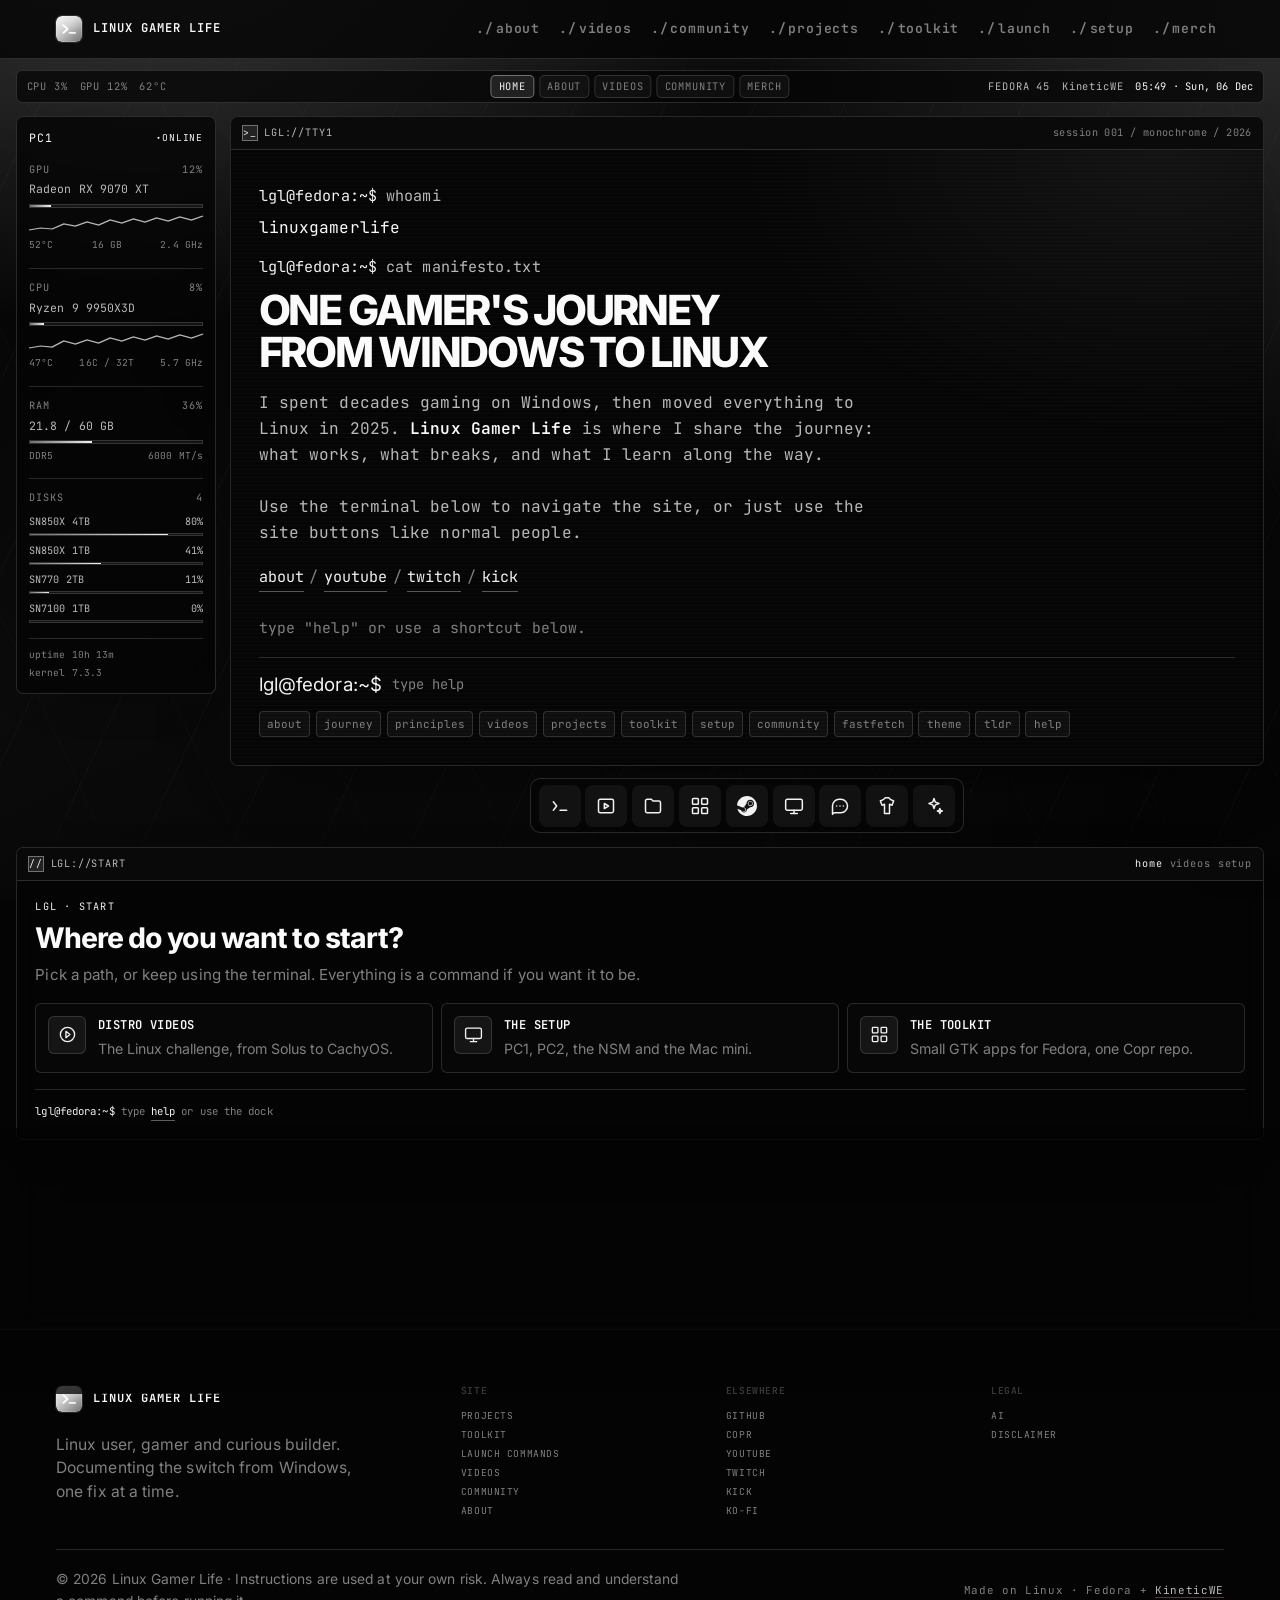
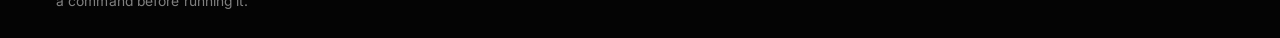
==== commit 450842fa: "Refresh project data from GitHub and Copr" ====
--- a/index.html
+++ b/index.html
@@ -312,9 +312,9 @@
   </div>
 </footer>
 
-<script src="data/projects.js?v=cf2bc36b4b" defer></script>
+<script src="data/projects.js?v=eefe06d8a0" defer></script>
 <script src="data/launch-options.js" defer></script>
-<script src="data/stats.js?v=cf2bc36b4b" defer></script>
+<script src="data/stats.js?v=eefe06d8a0" defer></script>
 <script src="assets/js/theme.js" defer></script>
 <script src="assets/js/desk.js" defer></script>
 <script src="assets/js/nav.js" defer></script>
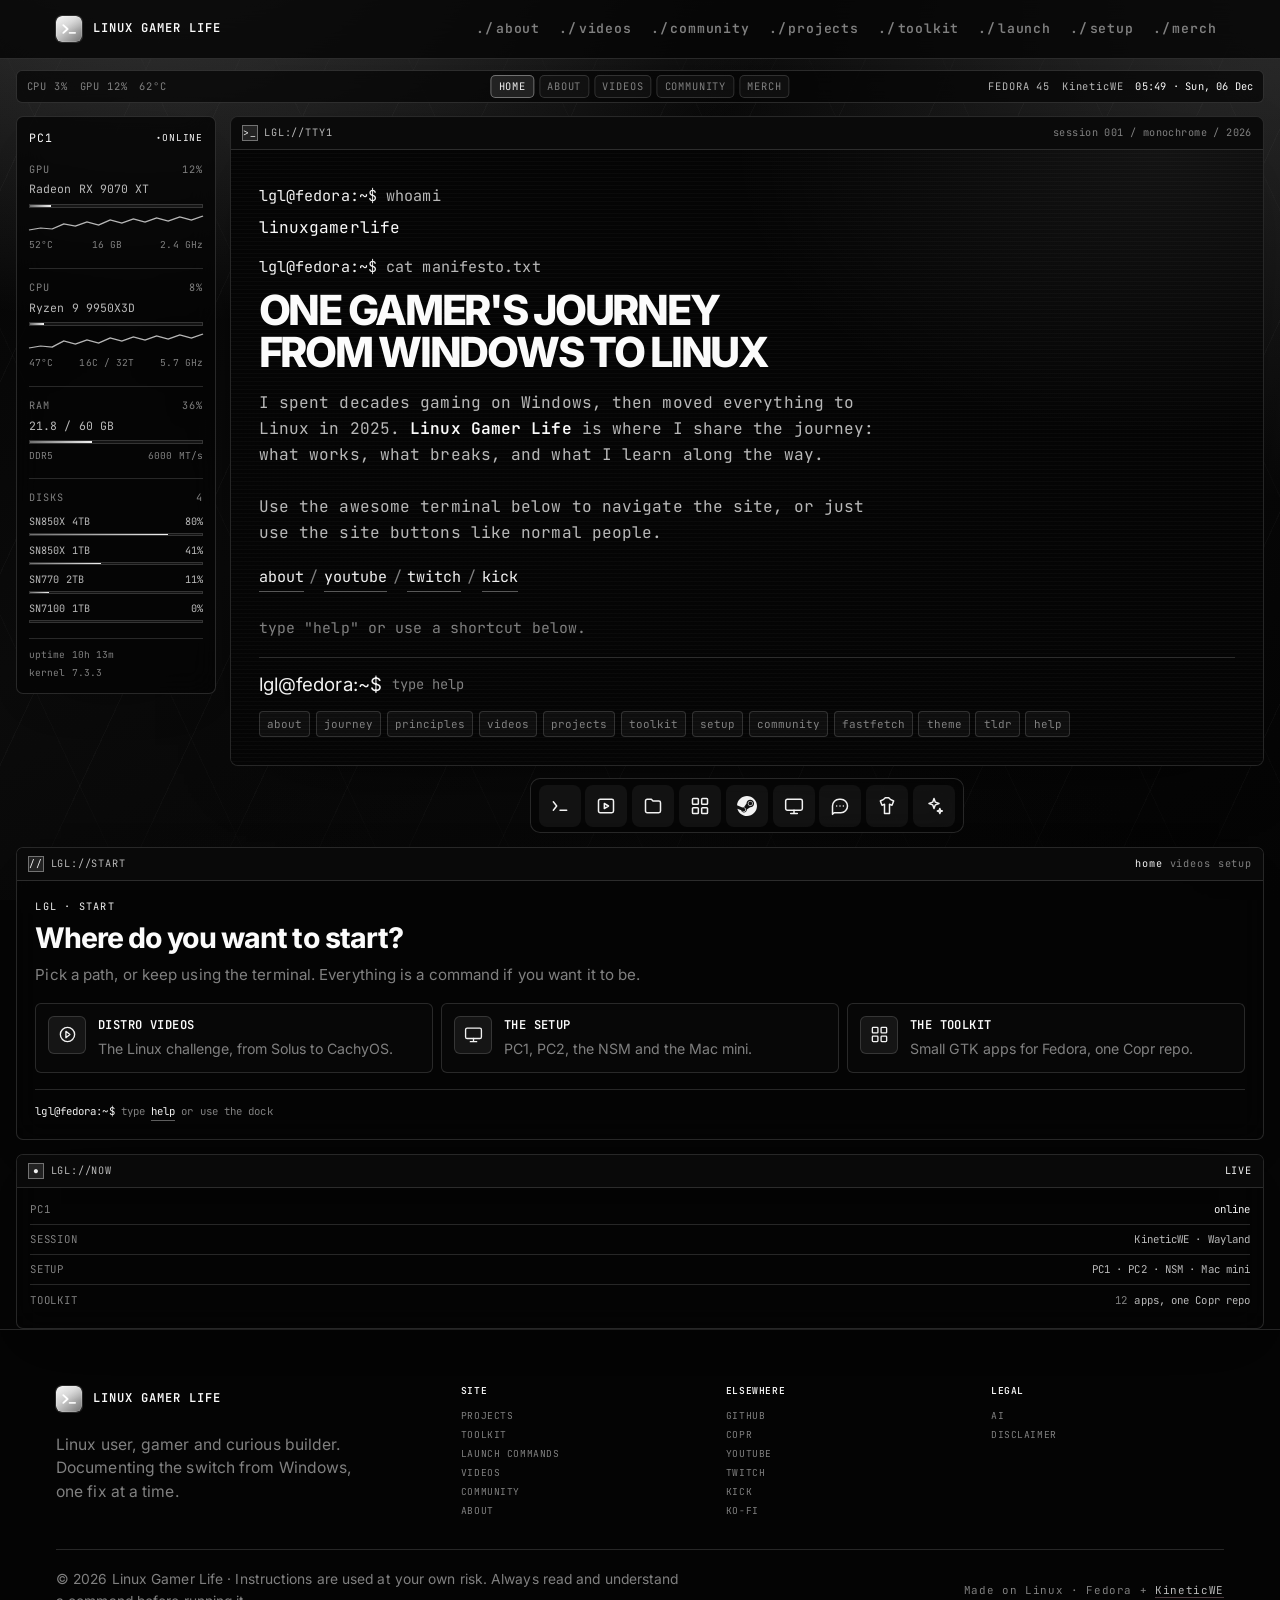
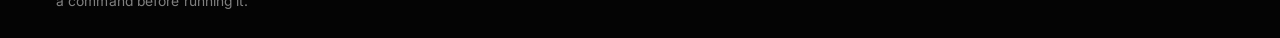
==== commit 1bd148ea: "Updated stuff" ====
--- a/index.html
+++ b/index.html
@@ -162,7 +162,7 @@
                 I spent decades gaming on Windows, then moved everything to Linux in 2025.
                 <strong>Linux Gamer Life</strong> is where I share the journey: what works,
                 what breaks, and what I learn along the way.<br><br>
-                Use the terminal below to navigate the site, or just use the site buttons like normal people.
+                Use the awesome terminal below to navigate the site, or just use the site buttons like normal people.
               </p>
               <p class="tty__line tty__line--links">
                 <button type="button" class="tty-command" data-cmd="about">about</button> <span>/</span>
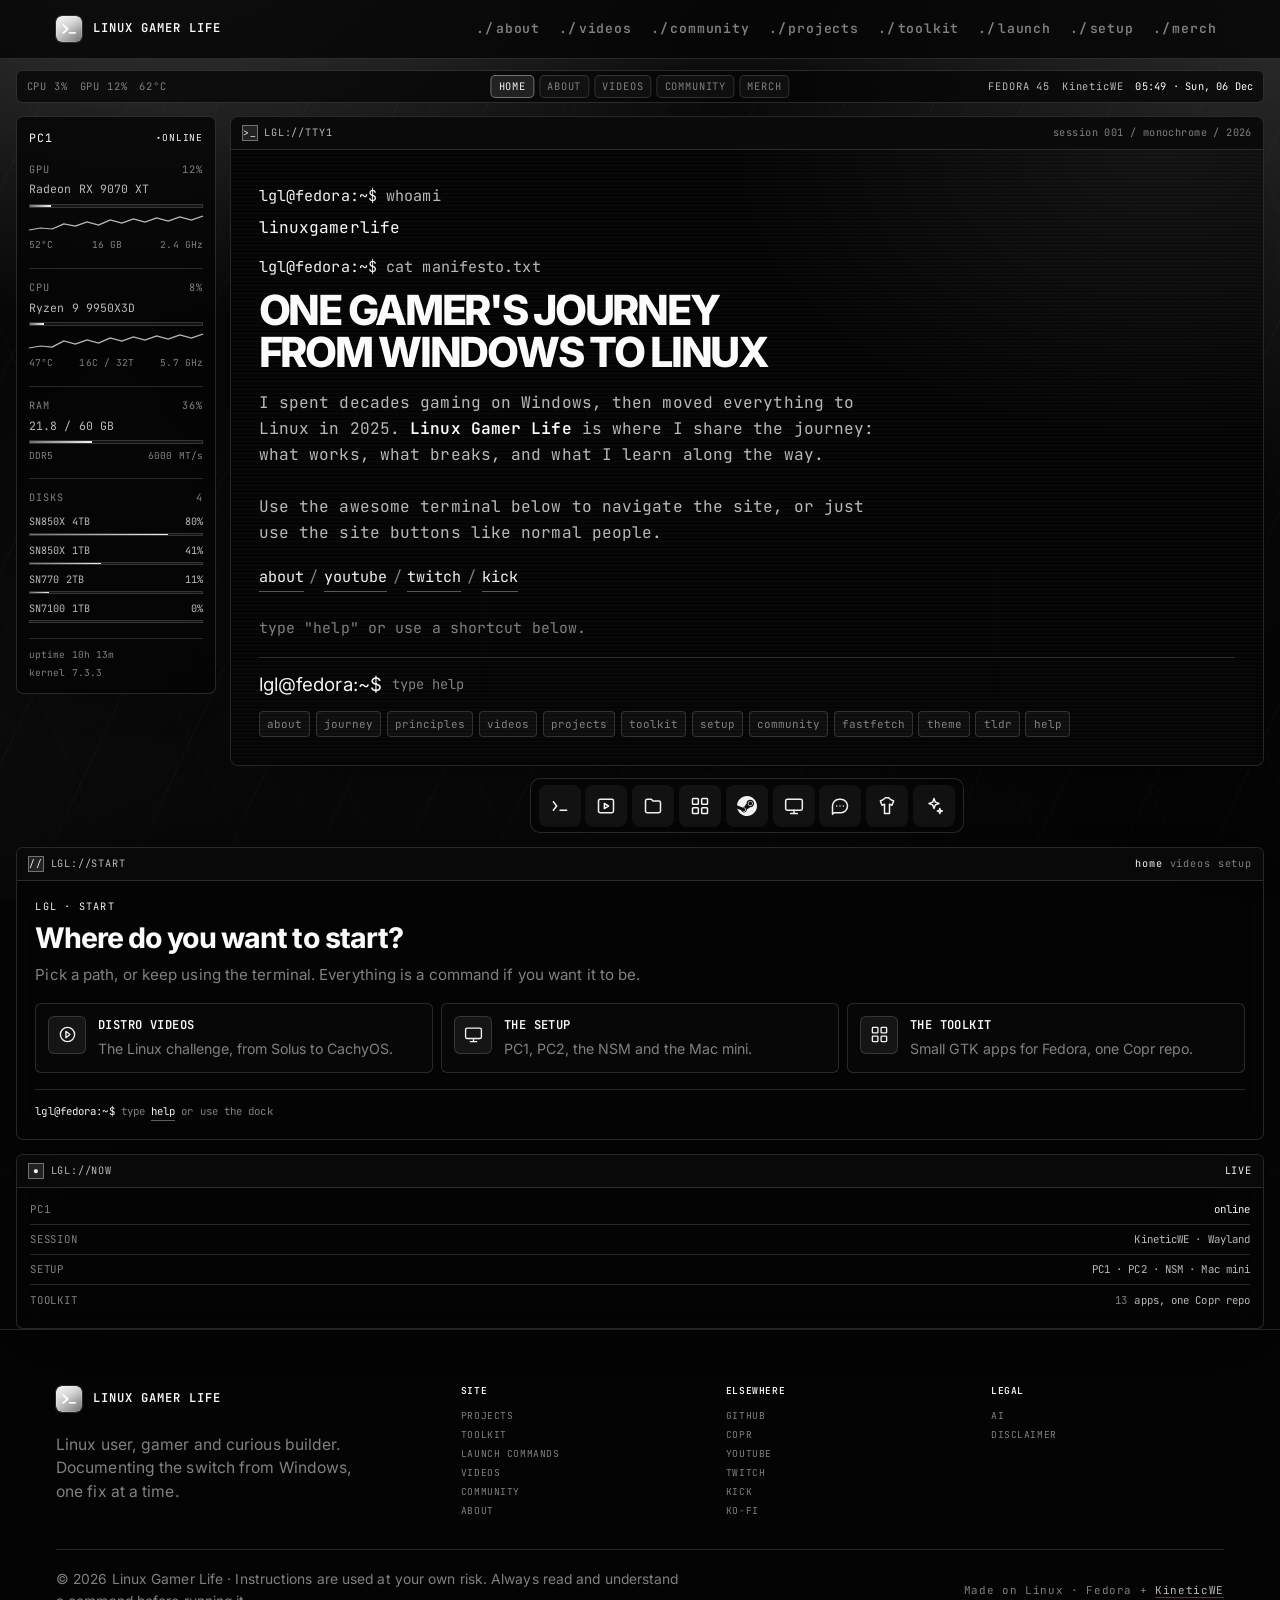
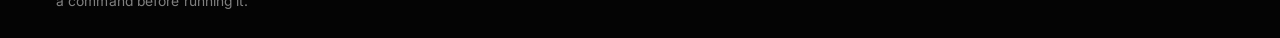
==== commit d0657e5b: "Add LGL Text Editor as a Copr-only project" ====
--- a/index.html
+++ b/index.html
@@ -312,9 +312,9 @@
   </div>
 </footer>
 
-<script src="data/projects.js?v=eefe06d8a0" defer></script>
+<script src="data/projects.js?v=30ecd737a7" defer></script>
 <script src="data/launch-options.js" defer></script>
-<script src="data/stats.js?v=eefe06d8a0" defer></script>
+<script src="data/stats.js?v=30ecd737a7" defer></script>
 <script src="assets/js/theme.js" defer></script>
 <script src="assets/js/desk.js" defer></script>
 <script src="assets/js/nav.js" defer></script>
--- a/assets/css/site.css
+++ b/assets/css/site.css
@@ -2018,6 +2018,7 @@
 .card__text { color: var(--muted); font-size: calc(0.88rem + 2px); }
 .tag { border-radius: 0; padding: 0.14rem 0.38rem; font-size: 0.54rem; }
 .tag--accent { color: var(--accent); border-color: var(--line-strong); background: transparent; }
+.tag--new { color: var(--bg); border-color: var(--accent); background: var(--accent); font-weight: 700; }
 .panel { border: 1px solid var(--line); background: transparent; }
 .cta-band {
   border: 1px solid var(--line-strong);
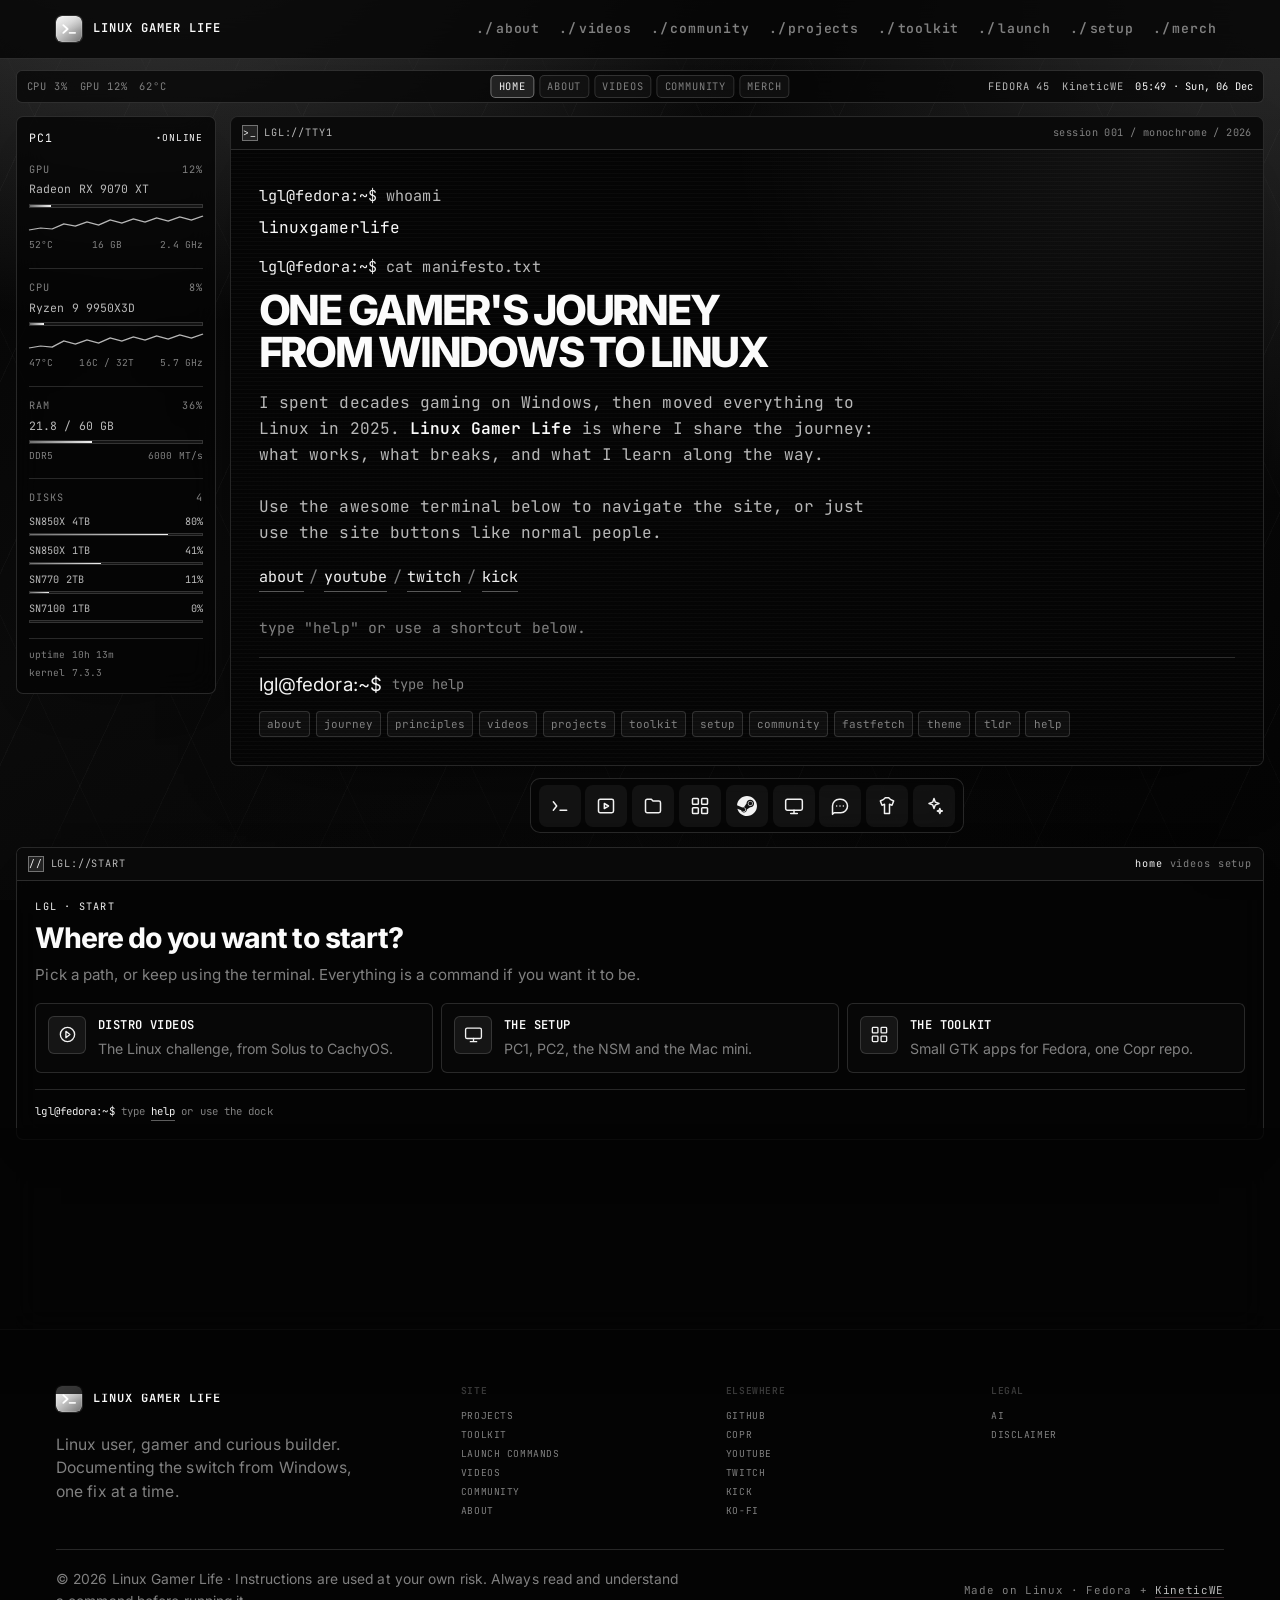
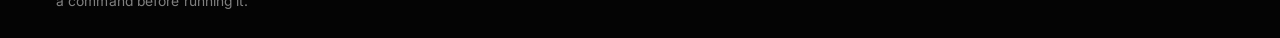
==== commit 6e30ecc6: "Refresh project data from GitHub and Copr" ====
--- a/index.html
+++ b/index.html
@@ -312,9 +312,9 @@
   </div>
 </footer>
 
-<script src="data/projects.js?v=30ecd737a7" defer></script>
+<script src="data/projects.js?v=5e73e4395e" defer></script>
 <script src="data/launch-options.js" defer></script>
-<script src="data/stats.js?v=30ecd737a7" defer></script>
+<script src="data/stats.js?v=5e73e4395e" defer></script>
 <script src="assets/js/theme.js" defer></script>
 <script src="assets/js/desk.js" defer></script>
 <script src="assets/js/nav.js" defer></script>
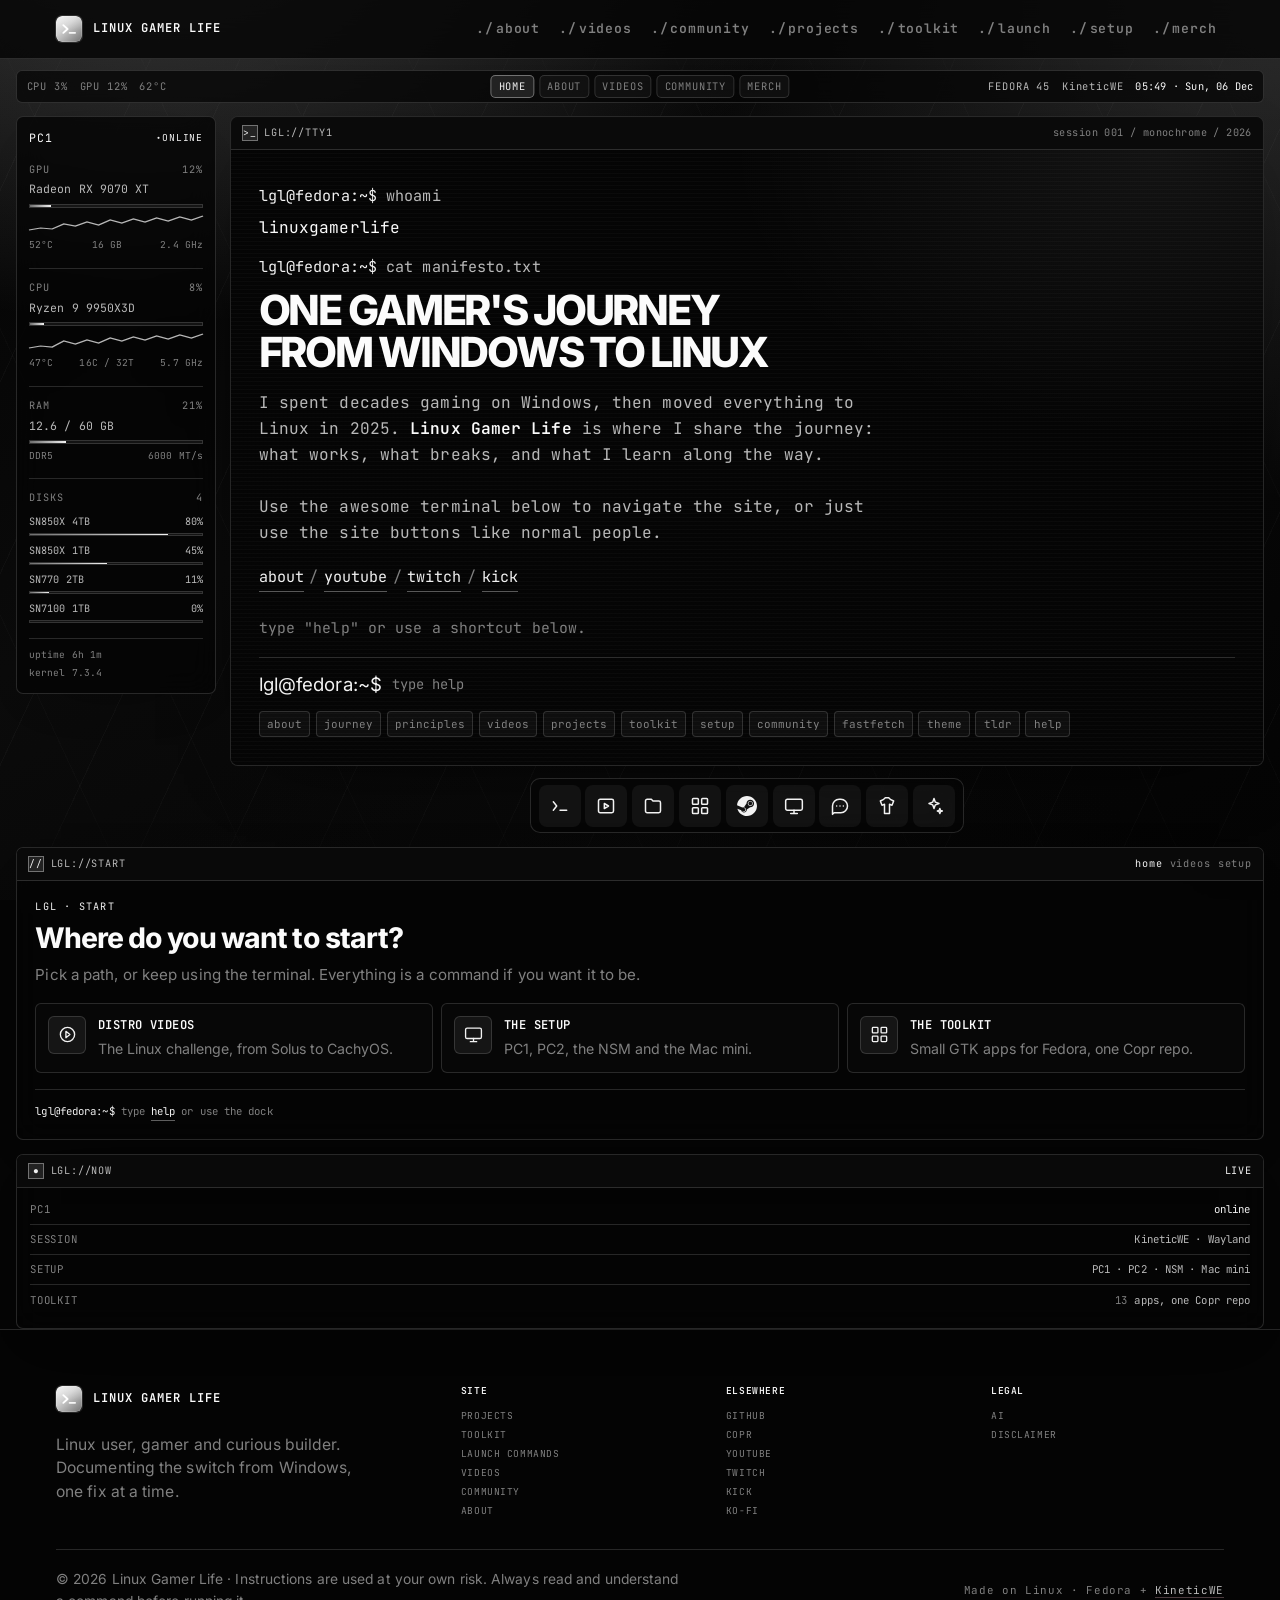
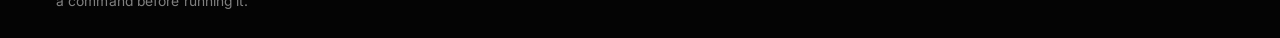
==== commit 2e7e915a: "Updated system stats" ====
--- a/index.html
+++ b/index.html
@@ -312,9 +312,9 @@
   </div>
 </footer>
 
-<script src="data/projects.js?v=5e73e4395e" defer></script>
+<script src="data/projects.js?v=2dfaec0871" defer></script>
 <script src="data/launch-options.js" defer></script>
-<script src="data/stats.js?v=5e73e4395e" defer></script>
+<script src="data/stats.js?v=2dfaec0871" defer></script>
 <script src="assets/js/theme.js" defer></script>
 <script src="assets/js/desk.js" defer></script>
 <script src="assets/js/nav.js" defer></script>
